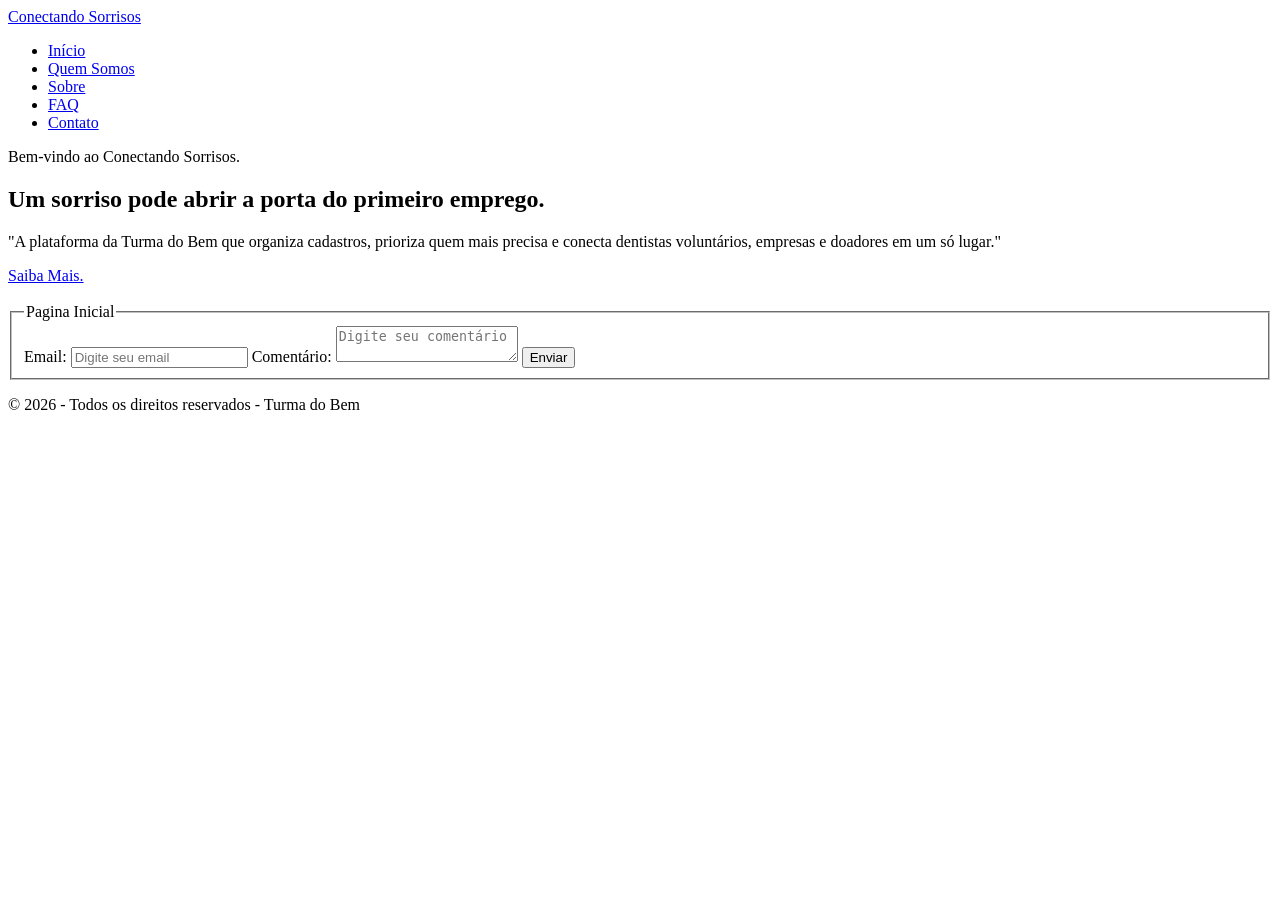
==== index.html @ 9af1d11c "feat: Atualizando Páginas" ====
<!doctype html>
<html lang="pt-br">
<head>
    <meta charset="UTF-8">
    <meta name="viewport" content="width=device-width, initial-scale=1.0">
    <title>Conectando Sorrisos</title>
</head>
<body> 
    

    <header class="cabecalho">
        <div class="container cabecalho-conteudo">
            <a class="marca" href="index.html" aria-label="Conectando Sorrisos - Página Inicial"
                >Conectando Sorrisos</a>
           
        <nav aria-label="Navegação Principal">
                <ul class="menu">
                    <li><a href="./index.html">Início</a></li>
                    <li><a href="./integrantes.html">Quem Somos</a></li>
                    <li><a href="./sobre.html">Sobre</a></li>
                    <li><a href="./faq.html">FAQ</a></li>
                    <li><a href="./contato.html">Contato</a></li>
                </ul>
            </nav>
        </div>
    </header>
 
    <main id="Inicio">
        <section class="hero" aria-labelledby="titulo-pricipal">
            <div class="container hero-conteudo">
                <p class="etiqueta">Bem-vindo ao Conectando Sorrisos.</p>
                <h1 id="titulo-pricipal">Um sorriso pode abrir a porta do primeiro emprego.</h1>
                <p class="hero-texto">
                "A plataforma da Turma do Bem que organiza cadastros, prioriza quem mais precisa e conecta dentistas voluntários, empresas e doadores em um só lugar."
                </p>
                <a class="botao" href="./Integrantes.html">Saiba Mais.</a>
            </div>
        </section>
        <article class="cartao">
            <img
            src=""
            alt=""
            width=""
            height=""
            />
        </article>  
    </main>
 
    <footer>
        <div>
            <form>
                 <fieldset>
                     <legend>Pagina Inicial</legend>
 
                     <label for="">Email:</label>
                     <input type="email" name="" id="" placeholder="Digite seu email">
 
                     <label for="">Comentário:</label>
                    <textarea
                        name="Comentario"
                        placeholder="Digite seu comentário"
                     ></textarea>
                   
                     <input type="submit" name="enviar" value="Enviar">
                </fieldset>
            </form>
        </div>
        <p>&copy; 2026 - Todos os direitos reservados - Turma do Bem</p>
    </footer>
</body>
</html>
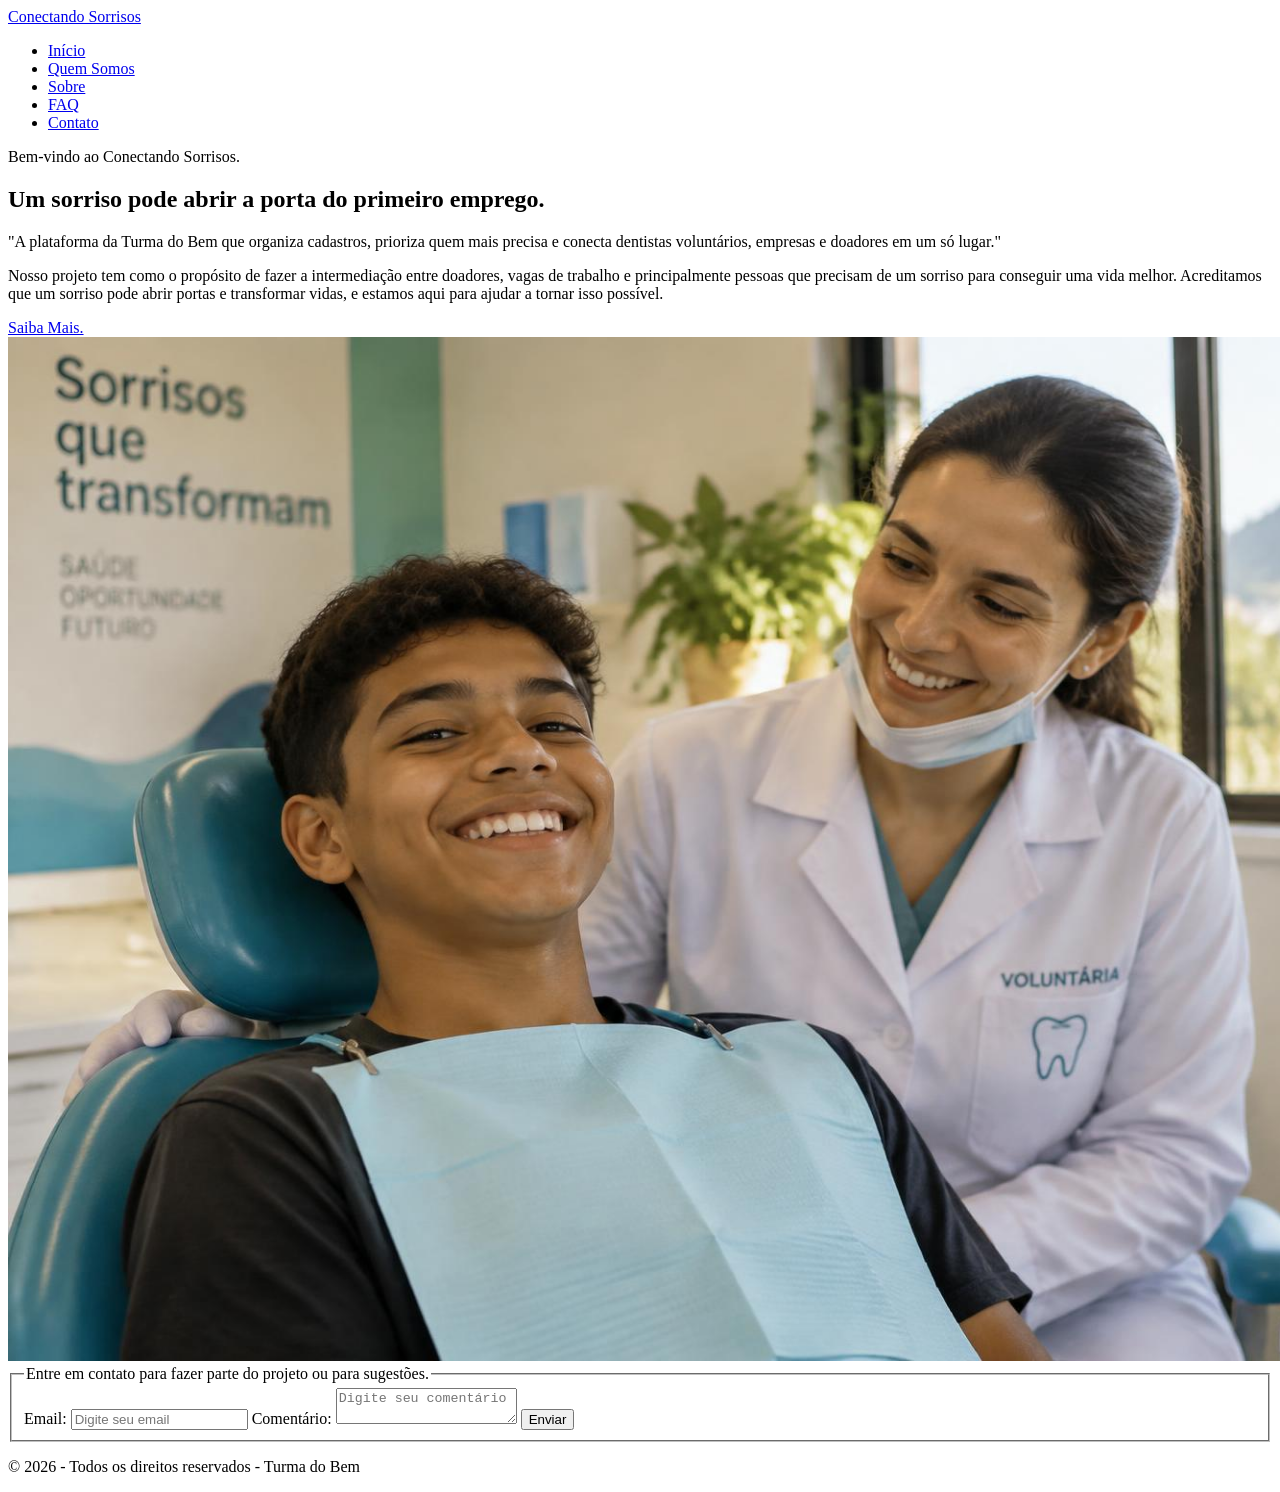
==== commit 4d6332e2: "feat: "Atualizando Paginas e adicionando imagens ao projeto."" ====
--- a/index.html
+++ b/index.html
@@ -15,11 +15,11 @@
            
         <nav aria-label="Navegação Principal">
                 <ul class="menu">
-                    <li><a href="./index.html">Início</a></li>
-                    <li><a href="./integrantes.html">Quem Somos</a></li>
-                    <li><a href="./sobre.html">Sobre</a></li>
-                    <li><a href="./faq.html">FAQ</a></li>
-                    <li><a href="./contato.html">Contato</a></li>
+                    <li><a href="paginas/index.html">Início</a></li>
+                    <li><a href="paginas/integrantes.html">Quem Somos</a></li>
+                    <li><a href="paginas/sobre.html">Sobre</a></li>
+                    <li><a href="paginas/faq.html">FAQ</a></li>
+                    <li><a href="paginas/contato.html">Contato</a></li>
                 </ul>
             </nav>
         </div>
@@ -33,16 +33,16 @@
                 <p class="hero-texto">
                 "A plataforma da Turma do Bem que organiza cadastros, prioriza quem mais precisa e conecta dentistas voluntários, empresas e doadores em um só lugar."
                 </p>
-                <a class="botao" href="./Integrantes.html">Saiba Mais.</a>
+                <p class="hero-texto">Nosso projeto tem como o propósito de fazer a intermediação entre doadores, vagas de trabalho e principalmente 
+                    pessoas que precisam de um sorriso para conseguir uma vida melhor. 
+                    Acreditamos que um sorriso pode abrir portas e transformar vidas, e estamos aqui para ajudar a tornar isso possível.
+                </p>
+                <a class="botao" href="../contato.html">Saiba Mais.</a>
             </div>
         </section>
         <article class="cartao">
-            <img
-            src=""
-            alt=""
-            width=""
-            height=""
-            />
+            <img src="img/hero-atendimento.jpg" alt="Foto de uma breve simulação gerada por IA." width="1536" height="1024" />
+        </article>  
         </article>  
     </main>
  
@@ -50,7 +50,7 @@
         <div>
             <form>
                  <fieldset>
-                     <legend>Pagina Inicial</legend>
+                     <legend>Entre em contato para fazer parte do projeto ou para sugestões.</legend>
  
                      <label for="">Email:</label>
                      <input type="email" name="" id="" placeholder="Digite seu email">
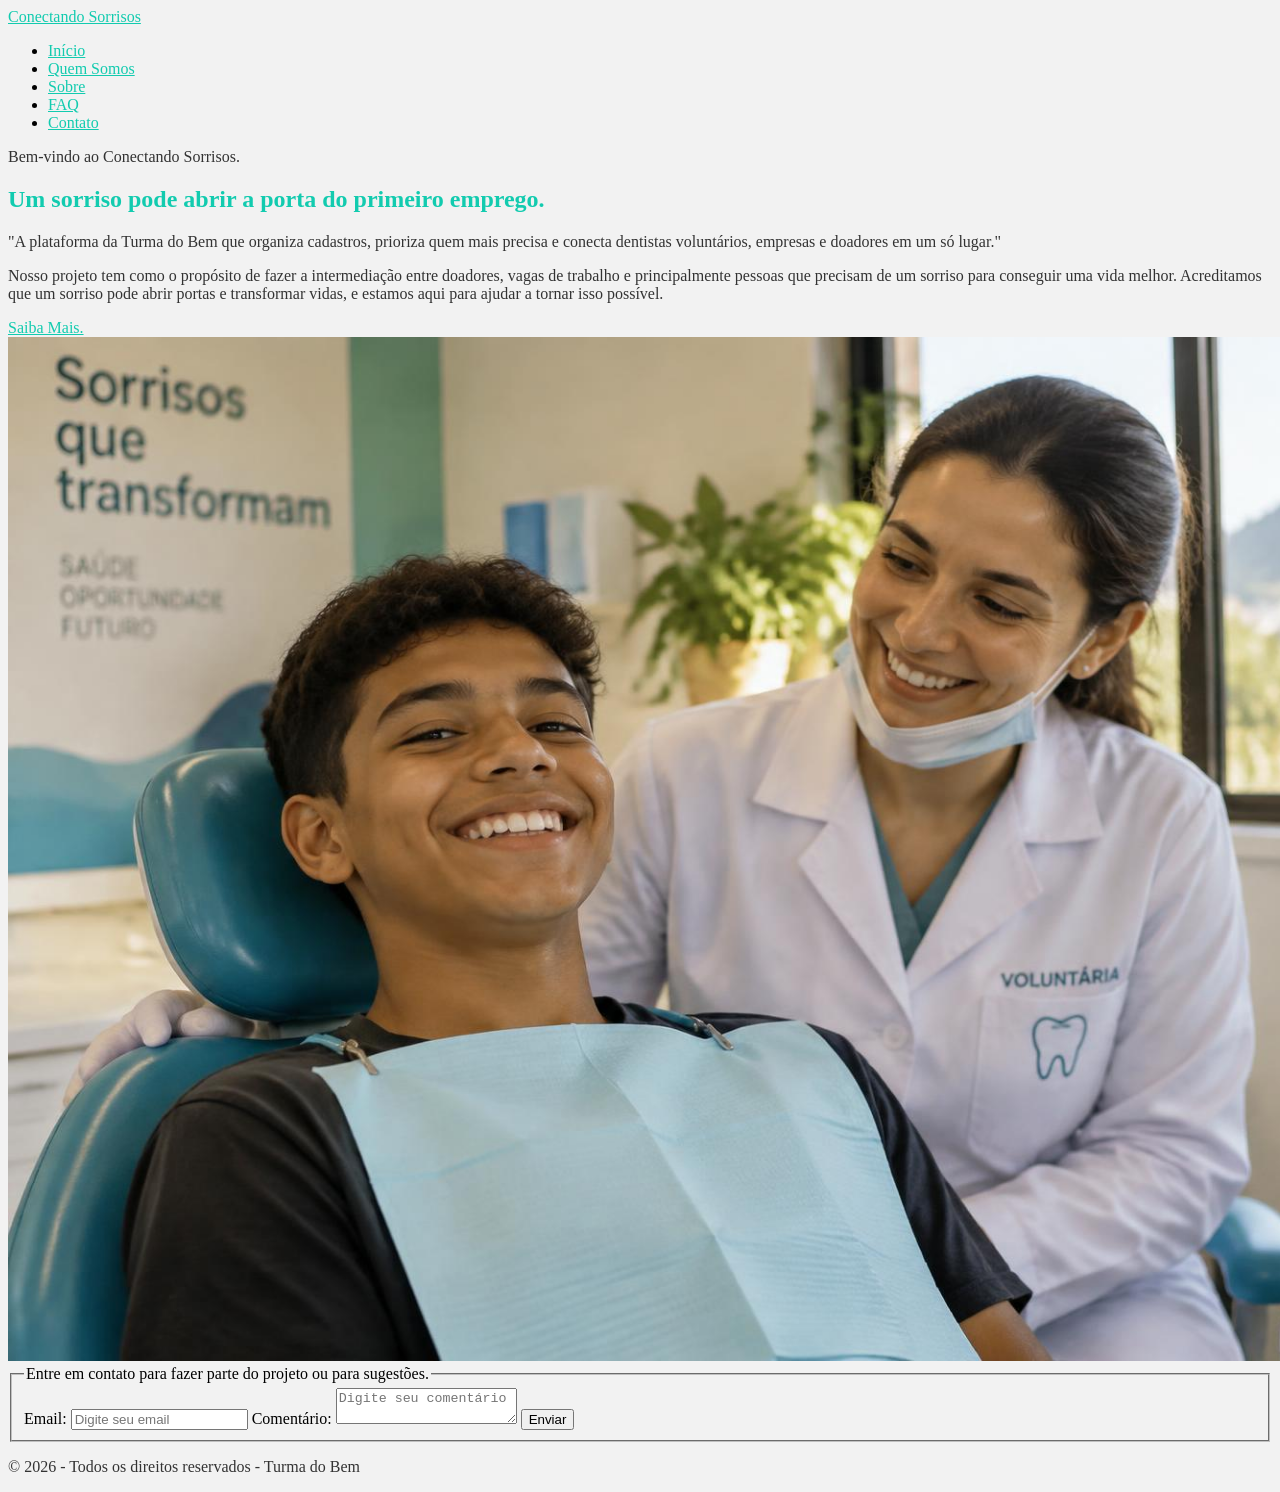
==== commit 8059795c: "feat: Edição das páginas HTML, adição de formulários e  complemento das paginas" ====
--- a/index.html
+++ b/index.html
@@ -4,6 +4,7 @@
     <meta charset="UTF-8">
     <meta name="viewport" content="width=device-width, initial-scale=1.0">
     <title>Conectando Sorrisos</title>
+    <link rel="stylesheet" href="css/style.css">
 </head>
 <body> 
     
--- a/css/style.css
+++ b/css/style.css
@@ -0,0 +1,19 @@
+body {
+    background-color: #f2f2f2;
+}
+
+h1 {
+    color: #12cbaf;
+}
+
+h2 {
+    color: #333333;
+}
+
+p {
+    color: #333333;
+}
+
+a {
+    color: #12cbaf;
+}
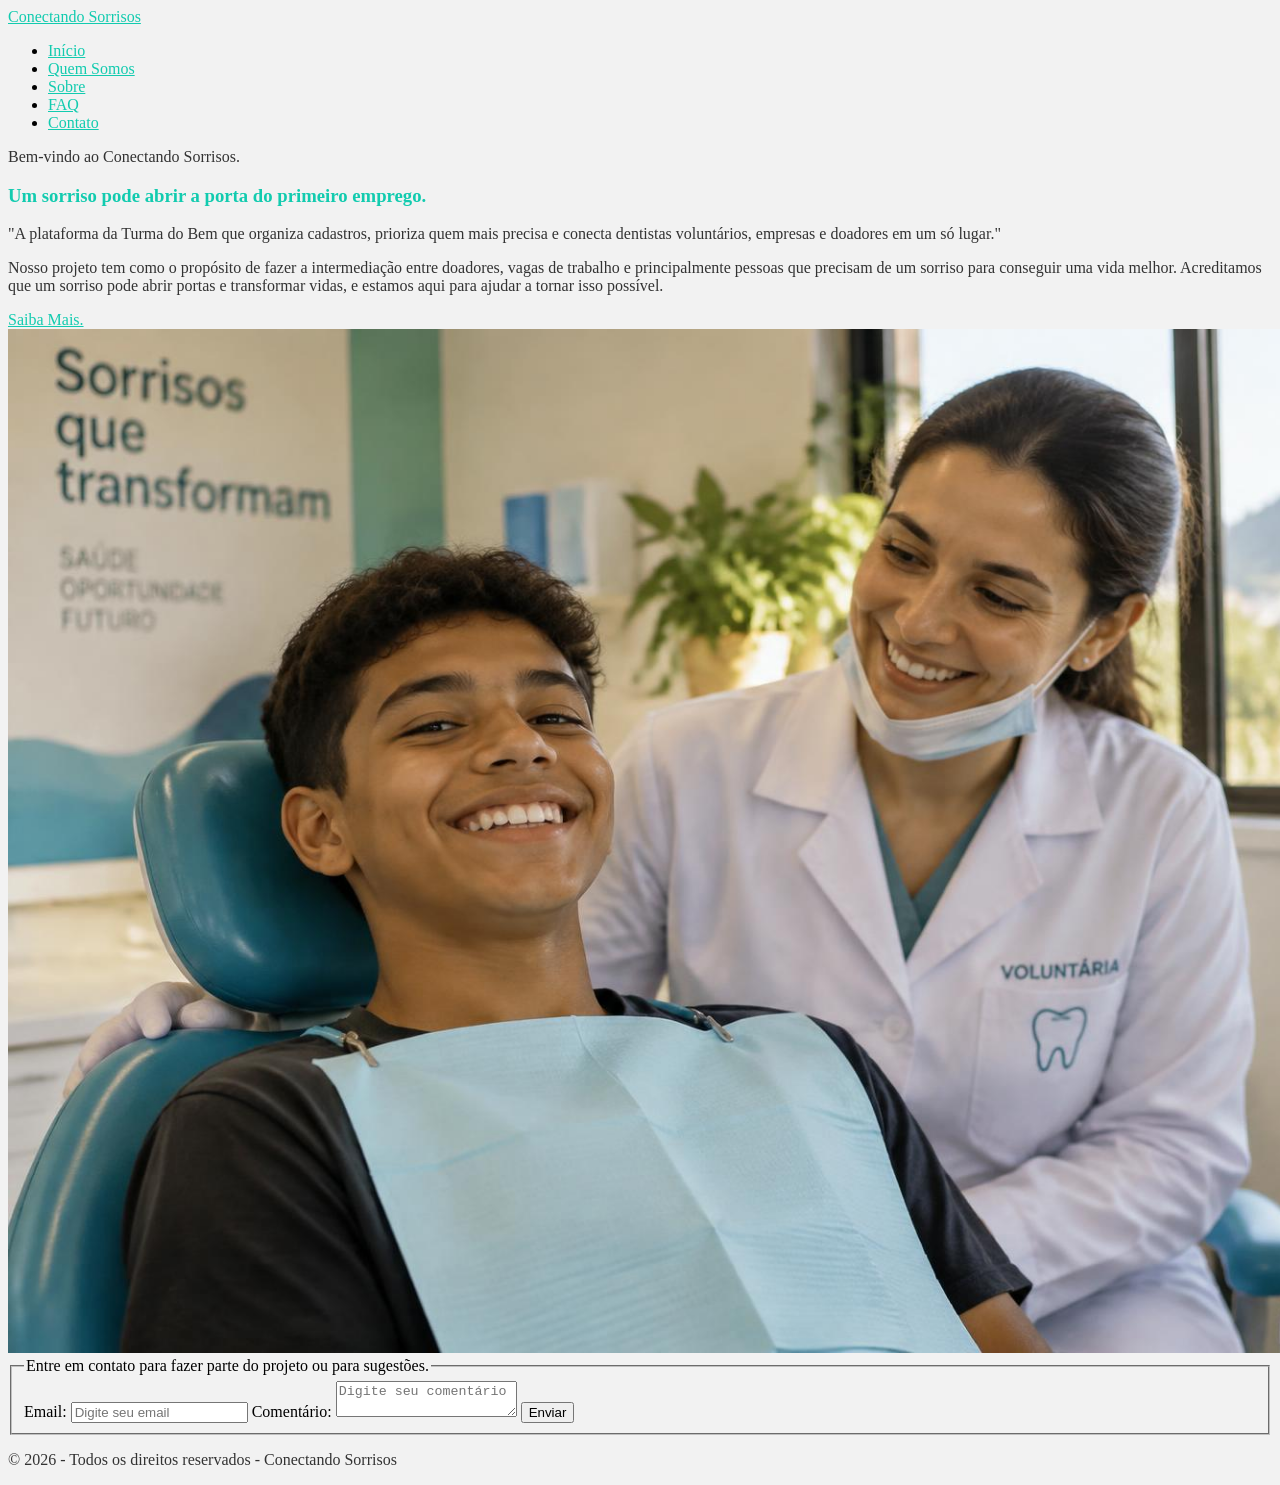
==== commit e84cda2f: "feat: Páginas" ====
--- a/index.html
+++ b/index.html
@@ -8,7 +8,7 @@
 </head>
 <body> 
     
-
+    <main>
     <header class="cabecalho">
         <div class="container cabecalho-conteudo">
             <a class="marca" href="index.html" aria-label="Conectando Sorrisos - Página Inicial"
@@ -26,7 +26,7 @@
         </div>
     </header>
  
-    <main id="Inicio">
+    <section id="Inicio">
         <section class="hero" aria-labelledby="titulo-pricipal">
             <div class="container hero-conteudo">
                 <p class="etiqueta">Bem-vindo ao Conectando Sorrisos.</p>
@@ -44,7 +44,7 @@
         <article class="cartao">
             <img src="img/hero-atendimento.jpg" alt="Foto de uma breve simulação gerada por IA." width="1536" height="1024" />
         </article>  
-        </article>  
+    </section>  
     </main>
  
     <footer>
@@ -66,7 +66,7 @@
                 </fieldset>
             </form>
         </div>
-        <p>&copy; 2026 - Todos os direitos reservados - Turma do Bem</p>
+        <p>&copy; 2026 - Todos os direitos reservados - Conectando Sorrisos</p>
     </footer>
 </body>
 </html>
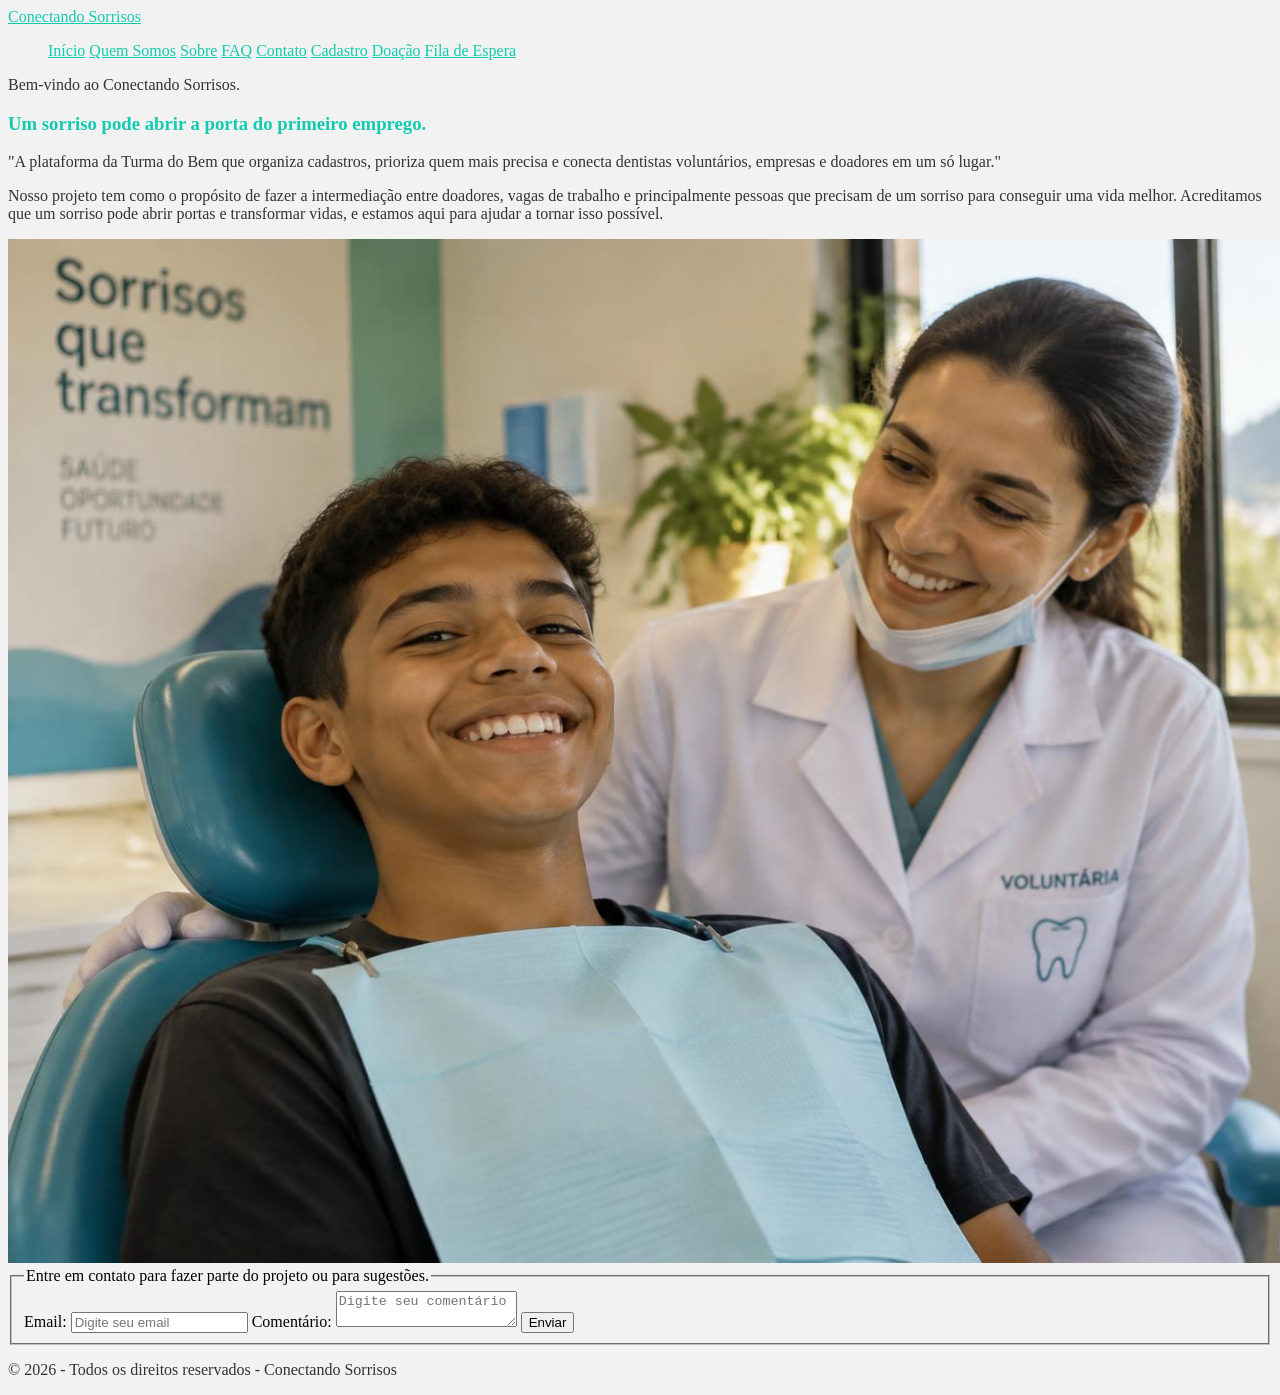
==== commit 64dd73f4: "feat: Atualizações HTML" ====
--- a/index.html
+++ b/index.html
@@ -16,11 +16,14 @@
            
         <nav aria-label="Navegação Principal">
                 <ul class="menu">
-                    <li><a href="paginas/index.html">Início</a></li>
-                    <li><a href="paginas/integrantes.html">Quem Somos</a></li>
-                    <li><a href="paginas/sobre.html">Sobre</a></li>
-                    <li><a href="paginas/faq.html">FAQ</a></li>
-                    <li><a href="paginas/contato.html">Contato</a></li>
+                    <a href="index.html">Início</a>
+                    <a href="paginas/integrantes.html">Quem Somos</a>
+                    <a href="paginas/sobre.html">Sobre</a>
+                    <a href="paginas/faq.html">FAQ</a>
+                    <a href="paginas/contato.html">Contato</a>
+                    <a href="paginas/cadastro.html">Cadastro</a>
+                    <a href="paginas/doacao.html">Doação</a>
+                    <a href="paginas/fila.html">Fila de Espera</a>
                 </ul>
             </nav>
         </div>
@@ -38,7 +41,7 @@
                     pessoas que precisam de um sorriso para conseguir uma vida melhor. 
                     Acreditamos que um sorriso pode abrir portas e transformar vidas, e estamos aqui para ajudar a tornar isso possível.
                 </p>
-                <a class="botao" href="../contato.html">Saiba Mais.</a>
+                
             </div>
         </section>
         <article class="cartao">
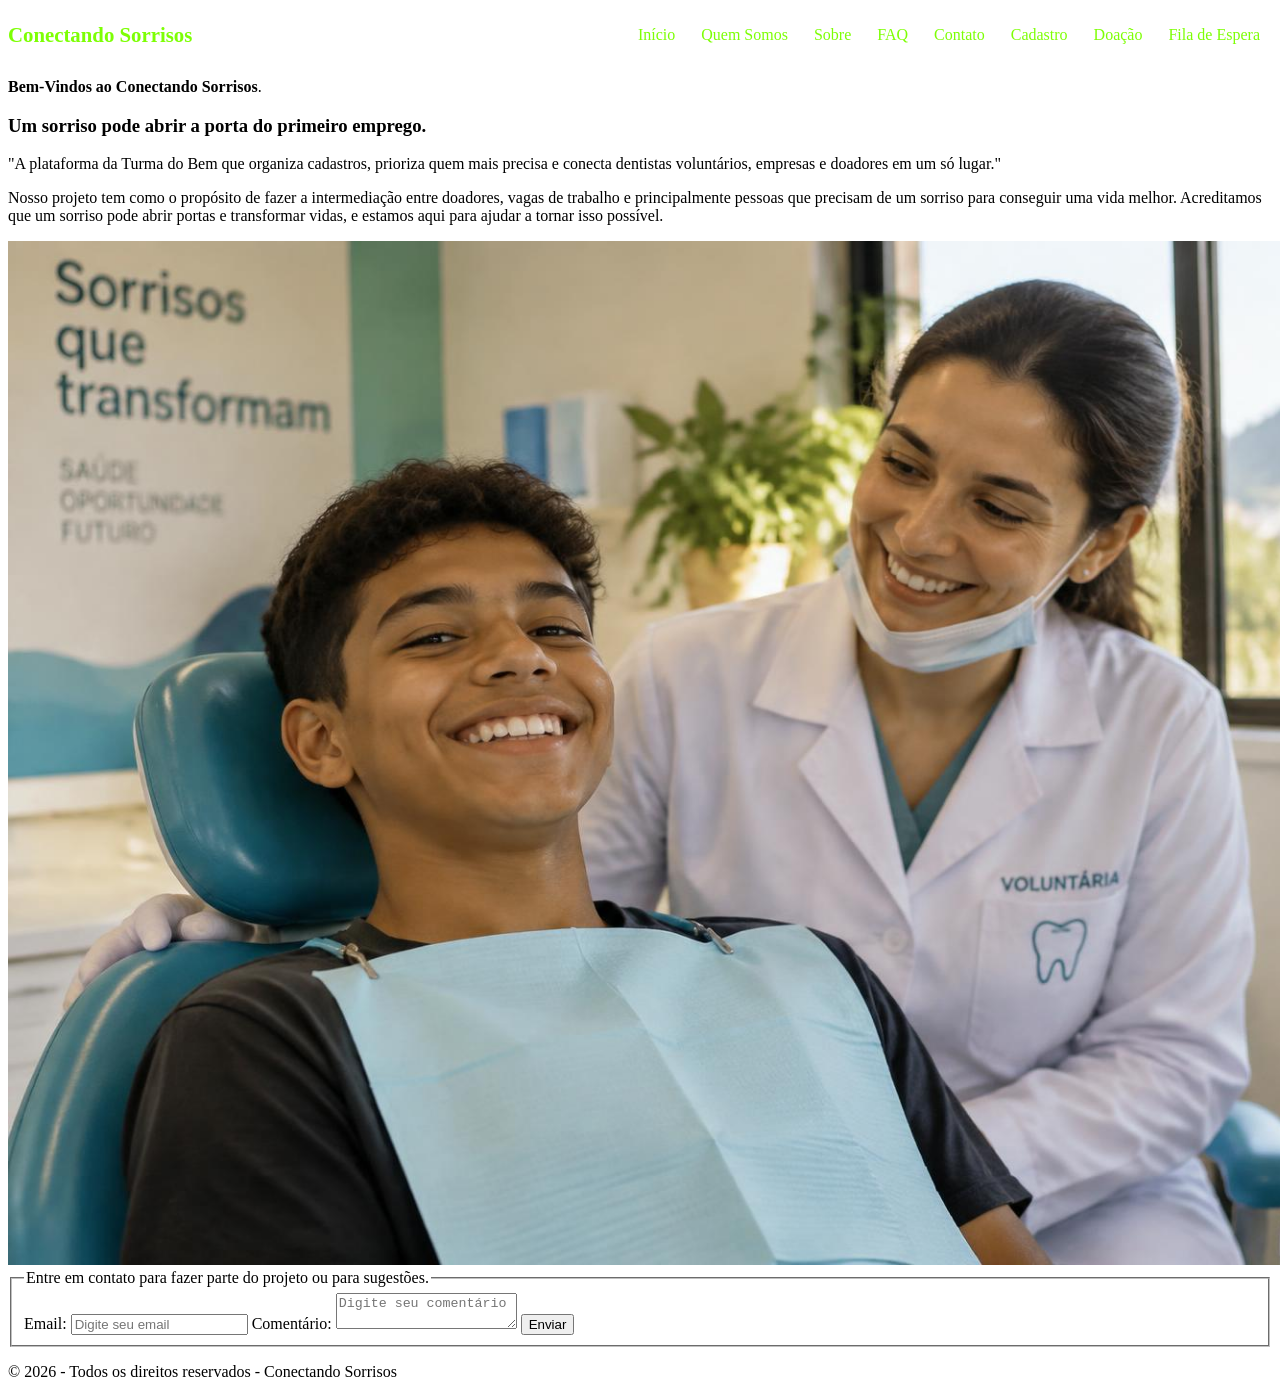
==== commit 6e413a03: "feat: Adicionando mudanças na página" ====
--- a/index.html
+++ b/index.html
@@ -5,71 +5,84 @@
     <meta name="viewport" content="width=device-width, initial-scale=1.0">
     <title>Conectando Sorrisos</title>
     <link rel="stylesheet" href="css/style.css">
+    <link rel="stylesheet" href="css/menu.css">
+
+    <script src="js/script.js" defer></script>
 </head>
-<body> 
-    
-    <main>
+<body>
+
     <header class="cabecalho">
         <div class="container cabecalho-conteudo">
-            <a class="marca" href="index.html" aria-label="Conectando Sorrisos - Página Inicial"
-                >Conectando Sorrisos</a>
-           
-        <nav aria-label="Navegação Principal">
-                <ul class="menu">
-                    <a href="index.html">Início</a>
-                    <a href="paginas/integrantes.html">Quem Somos</a>
-                    <a href="paginas/sobre.html">Sobre</a>
-                    <a href="paginas/faq.html">FAQ</a>
-                    <a href="paginas/contato.html">Contato</a>
-                    <a href="paginas/cadastro.html">Cadastro</a>
-                    <a href="paginas/doacao.html">Doação</a>
-                    <a href="paginas/fila.html">Fila de Espera</a>
+            <a class="marca" href="index.html" aria-label="Conectando Sorrisos - Página Inicial">Conectando Sorrisos</a>
+
+            <nav aria-label="Navegação Principal">
+              
+                <button id="botao-menu" class="hamburguer" type="button"
+                        aria-label="Abrir menu" aria-expanded="false" aria-controls="menu">
+                    <span></span>
+                    <span></span>
+                    <span></span>
+                </button>
+
+                <ul id="menu" class="menu">
+                    <li><a href="index.html">Início</a></li>
+                    <li><a href="paginas/integrantes.html">Quem Somos</a></li>
+                    <li><a href="paginas/sobre.html">Sobre</a></li>
+                    <li><a href="paginas/faq.html">FAQ</a></li>
+                    <li><a href="paginas/contato.html">Contato</a></li>
+                    <li><a href="paginas/cadastro.html">Cadastro</a></li>
+                    <li><a href="paginas/doacao.html">Doação</a></li>
+                    <li><a href="paginas/fila.html">Fila de Espera</a></li>
                 </ul>
             </nav>
         </div>
     </header>
- 
-    <section id="Inicio">
-        <section class="hero" aria-labelledby="titulo-pricipal">
-            <div class="container hero-conteudo">
-                <p class="etiqueta">Bem-vindo ao Conectando Sorrisos.</p>
-                <h1 id="titulo-pricipal">Um sorriso pode abrir a porta do primeiro emprego.</h1>
-                <p class="hero-texto">
-                "A plataforma da Turma do Bem que organiza cadastros, prioriza quem mais precisa e conecta dentistas voluntários, empresas e doadores em um só lugar."
-                </p>
-                <p class="hero-texto">Nosso projeto tem como o propósito de fazer a intermediação entre doadores, vagas de trabalho e principalmente 
-                    pessoas que precisam de um sorriso para conseguir uma vida melhor. 
-                    Acreditamos que um sorriso pode abrir portas e transformar vidas, e estamos aqui para ajudar a tornar isso possível.
-                </p>
-                
-            </div>
+
+    <main>
+        <section id="Inicio">
+            <section class="hero" aria-labelledby="titulo-pricipal">
+                <div class="container hero-conteudo">
+                    <p class="etiqueta"><strong>Bem-Vindos ao Conectando Sorrisos</strong>.</p>
+                    <h1 id="titulo-pricipal">Um sorriso pode abrir a porta do primeiro emprego.</h1>
+                    <p class="hero-texto">
+                        "A plataforma da Turma do Bem que organiza cadastros, prioriza quem mais precisa e conecta dentistas voluntários, empresas e doadores em um só lugar."
+                    </p>
+                    <p class="hero-texto">Nosso projeto tem como o propósito de fazer a intermediação entre doadores, vagas de trabalho e principalmente
+                        pessoas que precisam de um sorriso para conseguir uma vida melhor.
+                        Acreditamos que um sorriso pode abrir portas e transformar vidas, e estamos aqui para ajudar a tornar isso possível.
+                    </p>
+                </div>
+            </section>
+
+            <article class="cartao">
+                <img src="img/hero-atendimento.jpg" alt="Foto de uma breve simulação gerada por IA." width="1536" height="1024" />
+            </article>
         </section>
-        <article class="cartao">
-            <img src="img/hero-atendimento.jpg" alt="Foto de uma breve simulação gerada por IA." width="1536" height="1024" />
-        </article>  
-    </section>  
     </main>
- 
+
     <footer>
         <div>
             <form>
-                 <fieldset>
-                     <legend>Entre em contato para fazer parte do projeto ou para sugestões.</legend>
- 
-                     <label for="">Email:</label>
-                     <input type="email" name="" id="" placeholder="Digite seu email">
- 
-                     <label for="">Comentário:</label>
+                <fieldset>
+                    <legend>Entre em contato para fazer parte do projeto ou para sugestões.</legend>
+
+                    <label for="email">Email:</label>
+                    <input type="email" name="email" id="email" placeholder="Digite seu email">
+
+                    <label for="comentario">Comentário:</label>
                     <textarea
-                        name="Comentario"
+                        name="comentario"
+                        id="comentario"
                         placeholder="Digite seu comentário"
-                     ></textarea>
-                   
-                     <input type="submit" name="enviar" value="Enviar">
+                    ></textarea>
+
+                    <input type="submit" name="enviar" value="Enviar">
                 </fieldset>
             </form>
         </div>
         <p>&copy; 2026 - Todos os direitos reservados - Conectando Sorrisos</p>
     </footer>
+
+
 </body>
 </html>
--- a/css/style.css
+++ b/css/style.css
@@ -1,19 +1,135 @@
-body {
-    background-color: #f2f2f2;
+* {
+  --menu-fundo: #ffffff;
+  --menu-texto: #7dff04;
 }
 
-h1 {
-    color: #12cbaf;
+html {
+    font-size: 16px;
+    --cor-fundo: #f4f7fb;
+    --cor-superficie: #ffffff;
+    --cor-texto: #7dff04;;
+    --cor-primaria: #7dff04;;
+    --cor-primaria-escura: #000000;
+    --cor-borda: #d8e2ee;
+    --cor-erro: #ec1405;
+    --cor-sucesso: #026c1f;
 }
 
-h2 {
-    color: #333333;
+/* ---------- CABEÇALHO ---------- */
+.header {
+  position: sticky;
+  top: 0;
+  z-index: 100;
+  background-color: var(--menu-fundo);
 }
 
-p {
-    color: #333333;
+.cabecalho-conteudo {
+  display: flex;
+  align-items: center;
+  justify-content: space-between;
+  flex-wrap: wrap;
 }
 
-a {
-    color: #12cbaf;
+.marca {
+  color: var(--menu-texto);
+  font-size: 1.3rem;
+  font-weight: bold;
+  text-decoration: none;
+  padding: 15px 0;
+}
+
+/* ---------- MENU NO COMPUTADOR ---------- */
+.menu {
+  list-style: none;
+  margin: 0;
+  padding: 0;
+  display: flex;
+  flex-wrap: wrap;
+  gap: 2px;
+}
+
+.menu a {
+  display: block;
+  padding: 18px 12px;
+  color: var(--menu-texto);
+  text-decoration: none;
+  transition: background-color 0.3s, color 0.3s;
+}
+
+.menu a:hover,
+.menu a:focus-visible {
+  background-color: var(--menu-destaque);
+  color: #222;
+  outline: none;
+}
+
+/* ESCONDENDO BOTÃO NO COMPUTADOR  */
+.hamburguer {
+  display: none;
+}
+
+/* ---------- RESPOSIVIDADE ---------- */
+@media (max-width: 900px) {
+
+  .hamburguer {
+    display: flex;
+    flex-direction: column;
+    gap: 5px;
+    background: none;
+    border: none;
+    padding: 12px 8px;
+    cursor: pointer;
+  }
+
+  .hamburguer span {
+    display: block;
+    width: 28px;
+    height: 3px;
+    background-color: var(--menu-texto);
+    border-radius: 2px;
+    transition: transform 0.3s, opacity 0.3s;
+  }
+
+  
+  .hamburguer.ativo span:nth-child(1) {
+    transform: translateY(8px) rotate(45deg);
+  }
+
+  .hamburguer.ativo span:nth-child(2) {
+    opacity: 0;
+  }
+
+  .hamburguer.ativo span:nth-child(3) {
+    transform: translateY(-8px) rotate(-45deg);
+  }
+
+  .hamburguer:focus-visible {
+    outline: 3px solid var(--menu-destaque);
+    outline-offset: 2px;
+  }
+
+  .cabecalho nav {
+    display: contents;
+  }
+
+  .hamburguer {
+    order: 2;
+  }
+
+  .menu {
+    order: 3;
+    width: 100%;
+    display: none;
+    flex-direction: column;
+    gap: 0;
+    border-top: 1px solid rgba(255, 255, 255, 0.25);
+  }
+
+  .menu.aberto {
+    display: flex;
+  }
+
+  .menu a {
+    padding: 14px 8px;
+  }
 }
--- a/css/menu.css
+++ b/css/menu.css
@@ -0,0 +1,129 @@
+:root {
+  --menu-fundo: #060606;
+  --menu-texto: #ffffff;
+  --menu-destaque: #8cff00;;
+}
+
+html {
+  scroll-padding-top: 70px;
+}
+
+.cabecalho {
+  position: sticky;
+  top: 0;
+  z-index: 100;
+  background-color: var(--menu-fundo);
+}
+
+.cabecalho-conteudo {
+  display: flex;
+  align-items: center;
+  justify-content: space-between;
+  flex-wrap: wrap;
+}
+
+.marca {
+  color: var(--menu-texto);
+  font-size: 1.3rem;
+  font-weight: bold;
+  text-decoration: none;
+  padding: 15px 0;
+}
+
+.menu {
+  list-style: none;
+  margin: 0;
+  padding: 0;
+  display: flex;
+  flex-wrap: wrap;
+  gap: 2px;
+}
+
+.menu a {
+  display: block;
+  padding: 18px 12px;
+  color: var(--menu-texto);
+  text-decoration: none;
+  transition: background-color 0.3s, color 0.3s;
+}
+
+.menu a:hover,
+.menu a:focus-visible {
+  background-color: var(--menu-destaque);
+  color: #222;
+  outline: none;
+}
+
+.hamburguer {
+  display: none;
+}
+
+@media (max-width: 900px) {
+
+  .hamburguer {
+    display: flex;
+    flex-direction: column;
+    gap: 5px;
+    background: none;
+    border: none;
+    padding: 12px 8px;
+    cursor: pointer;
+  }
+
+  .hamburguer span {
+    display: block;
+    width: 28px;
+    height: 3px;
+    background-color: var(--menu-texto);
+    border-radius: 2px;
+    transition: transform 0.3s, opacity 0.3s;
+  }
+
+  .hamburguer.ativo span:nth-child(1) {
+    transform: translateY(8px) rotate(45deg);
+  }
+
+  .hamburguer.ativo span:nth-child(2) {
+    opacity: 0;
+  }
+
+  .hamburguer.ativo span:nth-child(3) {
+    transform: translateY(-8px) rotate(-45deg);
+  }
+
+  .hamburguer:focus-visible {
+    outline: 3px solid var(--menu-destaque);
+    outline-offset: 2px;
+  }
+
+  .cabecalho nav {
+    display: contents;
+  }
+
+  .hamburguer {
+    order: 2;
+  }
+
+  .menu {
+    order: 3;
+    width: 100%;
+    display: none;
+    flex-direction: column;
+    gap: 0;
+    border-top: 1px solid rgba(255, 255, 255, 0.25);
+  }
+
+  .menu.aberto {
+    display: flex;
+  }
+
+  .menu a {
+    padding: 14px 8px;
+  }
+}
+
+/* Destaque da página atual */
+.menu a[aria-current="page"] {
+  background-color: var(--menu-destaque);
+  color: #222;
+}
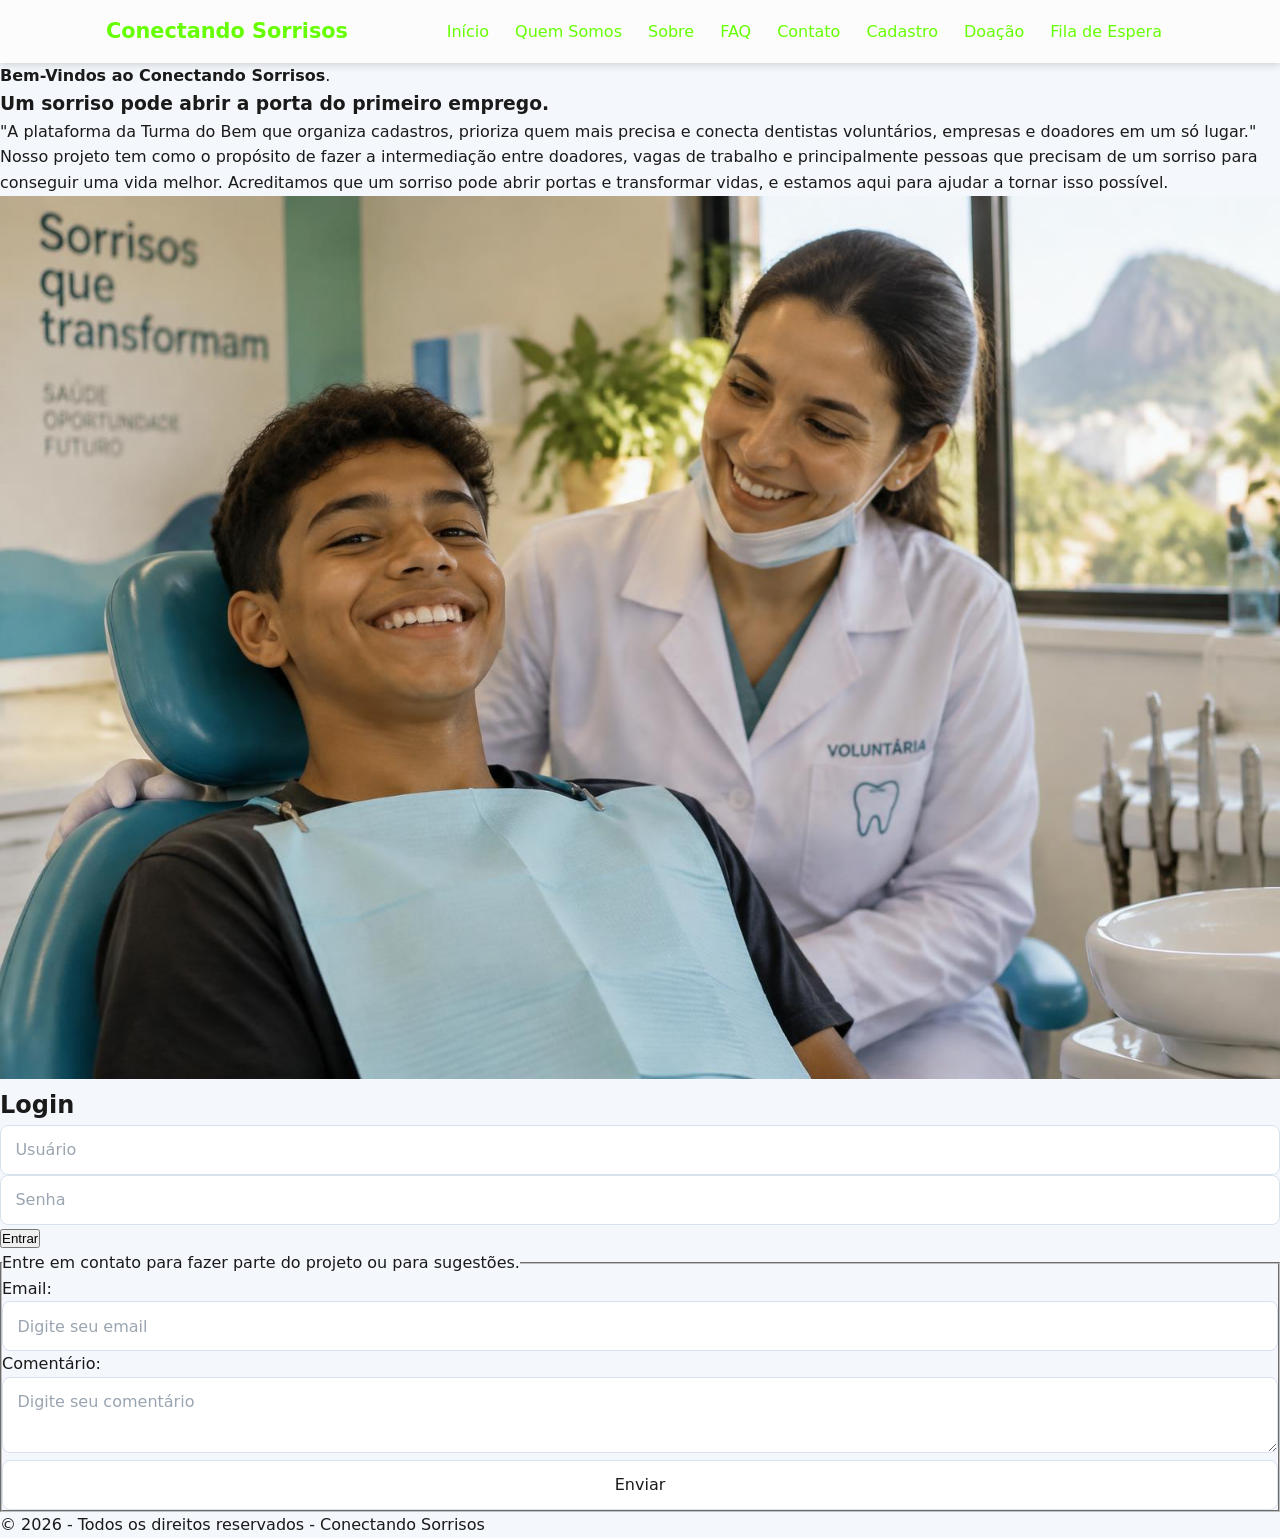
==== commit 1ca6508a: "feat: Atualizações do projeto" ====
--- a/index.html
+++ b/index.html
@@ -55,10 +55,26 @@
             </section>
 
             <article class="cartao">
-                <img src="img/hero-atendimento.jpg" alt="Foto de uma breve simulação gerada por IA." width="1536" height="1024" />
+                <img src="img/hero-atendimento.jpg" alt="Um menino jovem sentado em uma cadeira odontológica azul, sorrindo amplamente enquanto uma dentista feminina de jaleco branco e máscara facial fica ao lado dele, sorrindo de volta. Eles estão em um consultório odontológico iluminado com uma grande janela, plantas, ferramentas dentárias e uma pia ao fundo. Na parede há texto grande em letras brancas que diz Sorrisos que transformam, Saúde, oportunidade, futuro, e no jaleco da dentista aparece a palavra VOLUNTÁRIA. A imagem transmite acolhimento, confiança e esperança." width="100%" height="100%" />
             </article>
         </section>
     </main>
+
+
+    <footer>
+        <div class="caixa-login">
+            <h2>Login</h2>
+
+            <input type="text" id="usuario" placeholder="Usuário">
+            <input type="password" id="senha" placeholder="Senha">
+
+            <button onclick="fazerLogin()">Entrar</button>
+
+            <p id="mensagem"></p>
+        </div>
+    </footer>
+        
+
 
     <footer>
         <div>
--- a/css/style.css
+++ b/css/style.css
@@ -1,26 +1,55 @@
 * {
-  --menu-fundo: #ffffff;
+  box-sizing: border-box;
+  margin: 0;
+  padding: 0;
+}
+
+
+:root {
+  /* CORES DE BASE */
+  --cor-fundo: #f4f7fb;
+  --cor-superficie: #ffffff;
+  --cor-texto: #1a1a1a;
+  --cor-texto-suave: #4a5568;
+  --cor-borda: #d8e2ee;
+
+  /* IDENTIDADE VISUAL */
+  --cor-primaria: #7dff04;
+  --cor-primaria-escura: #2e7d00;
+
+  /* CORES DE ERROS E SUCESSOS*/
+  --cor-erro: #ec1405;
+  --cor-sucesso: #026c1f;
+
+  /* MENU */
+  --menu-fundo: #fbf8f8;
   --menu-texto: #7dff04;
+
+  /* ESPAÇAMENTO */             
+  --espaco-s: 0.5rem;
+  --espaco-m: 1rem;
+  --espaco-g: 2rem;
 }
 
 html {
-    font-size: 16px;
-    --cor-fundo: #f4f7fb;
-    --cor-superficie: #ffffff;
-    --cor-texto: #7dff04;;
-    --cor-primaria: #7dff04;;
-    --cor-primaria-escura: #000000;
-    --cor-borda: #d8e2ee;
-    --cor-erro: #ec1405;
-    --cor-sucesso: #026c1f;
-}
-
-/* ---------- CABEÇALHO ---------- */
-.header {
+  font-size: 100%;
+  scroll-behavior: smooth;
+}
+
+body {
+  font-family: system-ui, -apple-system, "Segoe UI", Roboto, sans-serif;
+  line-height: 1.6;
+  color: var(--cor-texto);
+  background-color: var(--cor-fundo);
+}
+
+
+header {
   position: sticky;
   top: 0;
   z-index: 100;
   background-color: var(--menu-fundo);
+  box-shadow: 0 2px 8px rgba(0, 0, 0, 0.15);
 }
 
 .cabecalho-conteudo {
@@ -28,6 +57,10 @@
   align-items: center;
   justify-content: space-between;
   flex-wrap: wrap;
+  gap: var(--espaco-m);
+  max-width: 1100px;
+  margin: 0 auto;
+  padding: 0 var(--espaco-m);
 }
 
 .marca {
@@ -38,98 +71,209 @@
   padding: 15px 0;
 }
 
-/* ---------- MENU NO COMPUTADOR ---------- */
-.menu {
+/* LINKS DO MENU */
+nav ul {
+  display: flex;
+  gap: var(--espaco-m);
   list-style: none;
-  margin: 0;
-  padding: 0;
-  display: flex;
-  flex-wrap: wrap;
-  gap: 2px;
-}
-
-.menu a {
-  display: block;
-  padding: 18px 12px;
+}
+
+nav a {
   color: var(--menu-texto);
   text-decoration: none;
-  transition: background-color 0.3s, color 0.3s;
-}
-
-.menu a:hover,
-.menu a:focus-visible {
-  background-color: var(--menu-destaque);
-  color: #222;
+  padding: var(--espaco-s) var(--espaco-m);
+  border-radius: 6px;
+  transition: background-color 0.2s, color 0.2s;
+}
+
+nav a:hover,
+nav a:focus-visible {
+  background-color: var(--menu-texto);
+  color: var(--menu-fundo);
+}
+
+.card,
+.integrante {
+  background-color: #ffffff;
+  border: 1px solid #7dff04;;
+  border-radius: 8px;
+  padding: 1.25em;
+  margin-bottom: 1.5rem;
+}
+
+.card img {
+  height: 240px;
+  object-fit:cover
+}
+
+.integrante {
+  text-align: center;
+}
+
+.integrante img {
+  width: 150px;
+  height: 150px;
+  object-fit: cover;
+  border-radius: 50%;
+  margin: 0 auto 1rem;
+}
+
+/* FORMULÁRIO */
+.formulario {
+  max-width: 600px;
+  margin: var(--espaco-g) auto;
+  padding: var(--espaco-g);
+  background-color: var(--cor-superficie);
+  border: 1px solid var(--cor-borda);
+  border-radius: 12px;
+  box-shadow: 0 4px 12px rgba(0, 0, 0, 0.06);
+}
+
+.campo {
+  margin-bottom: var(--espaco-m);
+}
+
+.campo label {
+  display: block;
+  margin-bottom: 0.35rem;
+  font-weight: 600;
+  color: var(--cor-texto);
+}
+
+input,
+select,
+textarea {
+  width: 100%;
+  padding: 0.7rem 0.9rem;
+  font: inherit;
+  color: var(--cor-texto);
+  background-color: #fff;
+  border: 1px solid var(--cor-borda);
+  border-radius: 8px;
+  transition: border-color 0.2s, box-shadow 0.2s;
+}
+
+textarea {
+  resize: vertical;
+}
+
+input::placeholder,
+textarea::placeholder {
+  color: #9aa5b1;
+}
+
+input:focus,
+select:focus,
+textarea:focus {
   outline: none;
-}
-
-/* ESCONDENDO BOTÃO NO COMPUTADOR  */
-.hamburguer {
-  display: none;
-}
-
-/* ---------- RESPOSIVIDADE ---------- */
-@media (max-width: 900px) {
-
-  .hamburguer {
-    display: flex;
+  border-color: var(--cor-primaria-escura);
+  box-shadow: 0 0 0 3px rgba(125, 255, 4, 0.35);
+}
+
+input:user-invalid,
+textarea:user-invalid {
+  border-color: var(--cor-erro);
+}
+
+input:user-valid,
+textarea:user-valid {
+  border-color: var(--cor-sucesso);
+}
+
+input[type="checkbox"],
+input[type="radio"] {
+  width: auto;
+  margin-right: 0.4rem;
+  accent-color: var(--cor-primaria-escura);
+}
+
+.botao {
+  display: inline-block;
+  padding: 0.75rem 1.5rem;
+  font: inherit;
+  font-weight: 700;
+  color: #111;
+  background-color: var(--cor-primaria);
+  border: none;
+  border-radius: 8px;
+  cursor: pointer;
+  transition: background-color 0.2s, transform 0.1s;
+}
+
+.botao:hover {
+  background-color: #6be600;
+}
+
+.botao:active {
+  transform: translateY(1px);
+}
+
+.botao:focus-visible {
+  outline: 3px solid #111;
+  outline-offset: 2px;
+}
+
+.tabela-wrapper {
+  max-width: 100%;
+  overflow-x: auto; /* rolagem lateral no celular */
+  margin: var(--espaco-g) 0;
+  border: 1px solid var(--cor-borda);
+  border-radius: 12px;
+  background-color: var(--cor-superficie);
+}
+
+.tabela {
+  width: 100%;
+  border-collapse: collapse;
+  min-width: 480px;
+}
+
+.tabela caption {
+  padding: var(--espaco-m);
+  font-weight: 700;
+  text-align: left;
+}
+
+.tabela th,
+.tabela td {
+  padding: 0.8rem 1rem;
+  text-align: left;
+  border-bottom: 1px solid var(--cor-borda);
+}
+
+.tabela thead th {
+  background-color: var(--menu-fundo);
+  color: var(--menu-texto);
+  font-weight: 600;
+  white-space: nowrap;
+}
+
+.tabela tbody tr:nth-child(even) {
+  background-color: #f8fafc;
+}
+
+.tabela tbody tr:hover {
+  background-color: rgba(125, 255, 4, 0.15);
+}
+
+.tabela tbody tr:last-child td {
+  border-bottom: none;
+}
+
+.tabela .numero {
+  text-align: right;
+  font-variant-numeric: tabular-nums;
+}
+
+
+/* RESONSIVIDADE */
+@media (max-width: 600px) {
+  .cabecalho-conteudo {
     flex-direction: column;
-    gap: 5px;
-    background: none;
-    border: none;
-    padding: 12px 8px;
-    cursor: pointer;
+    align-items: flex-start;
   }
 
-  .hamburguer span {
-    display: block;
-    width: 28px;
-    height: 3px;
-    background-color: var(--menu-texto);
-    border-radius: 2px;
-    transition: transform 0.3s, opacity 0.3s;
-  }
-
-  
-  .hamburguer.ativo span:nth-child(1) {
-    transform: translateY(8px) rotate(45deg);
-  }
-
-  .hamburguer.ativo span:nth-child(2) {
-    opacity: 0;
-  }
-
-  .hamburguer.ativo span:nth-child(3) {
-    transform: translateY(-8px) rotate(-45deg);
-  }
-
-  .hamburguer:focus-visible {
-    outline: 3px solid var(--menu-destaque);
-    outline-offset: 2px;
-  }
-
-  .cabecalho nav {
-    display: contents;
-  }
-
-  .hamburguer {
-    order: 2;
-  }
-
-  .menu {
-    order: 3;
-    width: 100%;
-    display: none;
-    flex-direction: column;
-    gap: 0;
-    border-top: 1px solid rgba(255, 255, 255, 0.25);
-  }
-
-  .menu.aberto {
-    display: flex;
-  }
-
-  .menu a {
-    padding: 14px 8px;
+  nav ul {
+    flex-wrap: wrap;
   }
 }
--- a/css/menu.css
+++ b/css/menu.css
@@ -1,6 +1,7 @@
+
 :root {
-  --menu-fundo: #060606;
-  --menu-texto: #ffffff;
+  --menu-fundo: #fdfcfc;
+  --menu-texto: #66ff01;
   --menu-destaque: #8cff00;;
 }
 
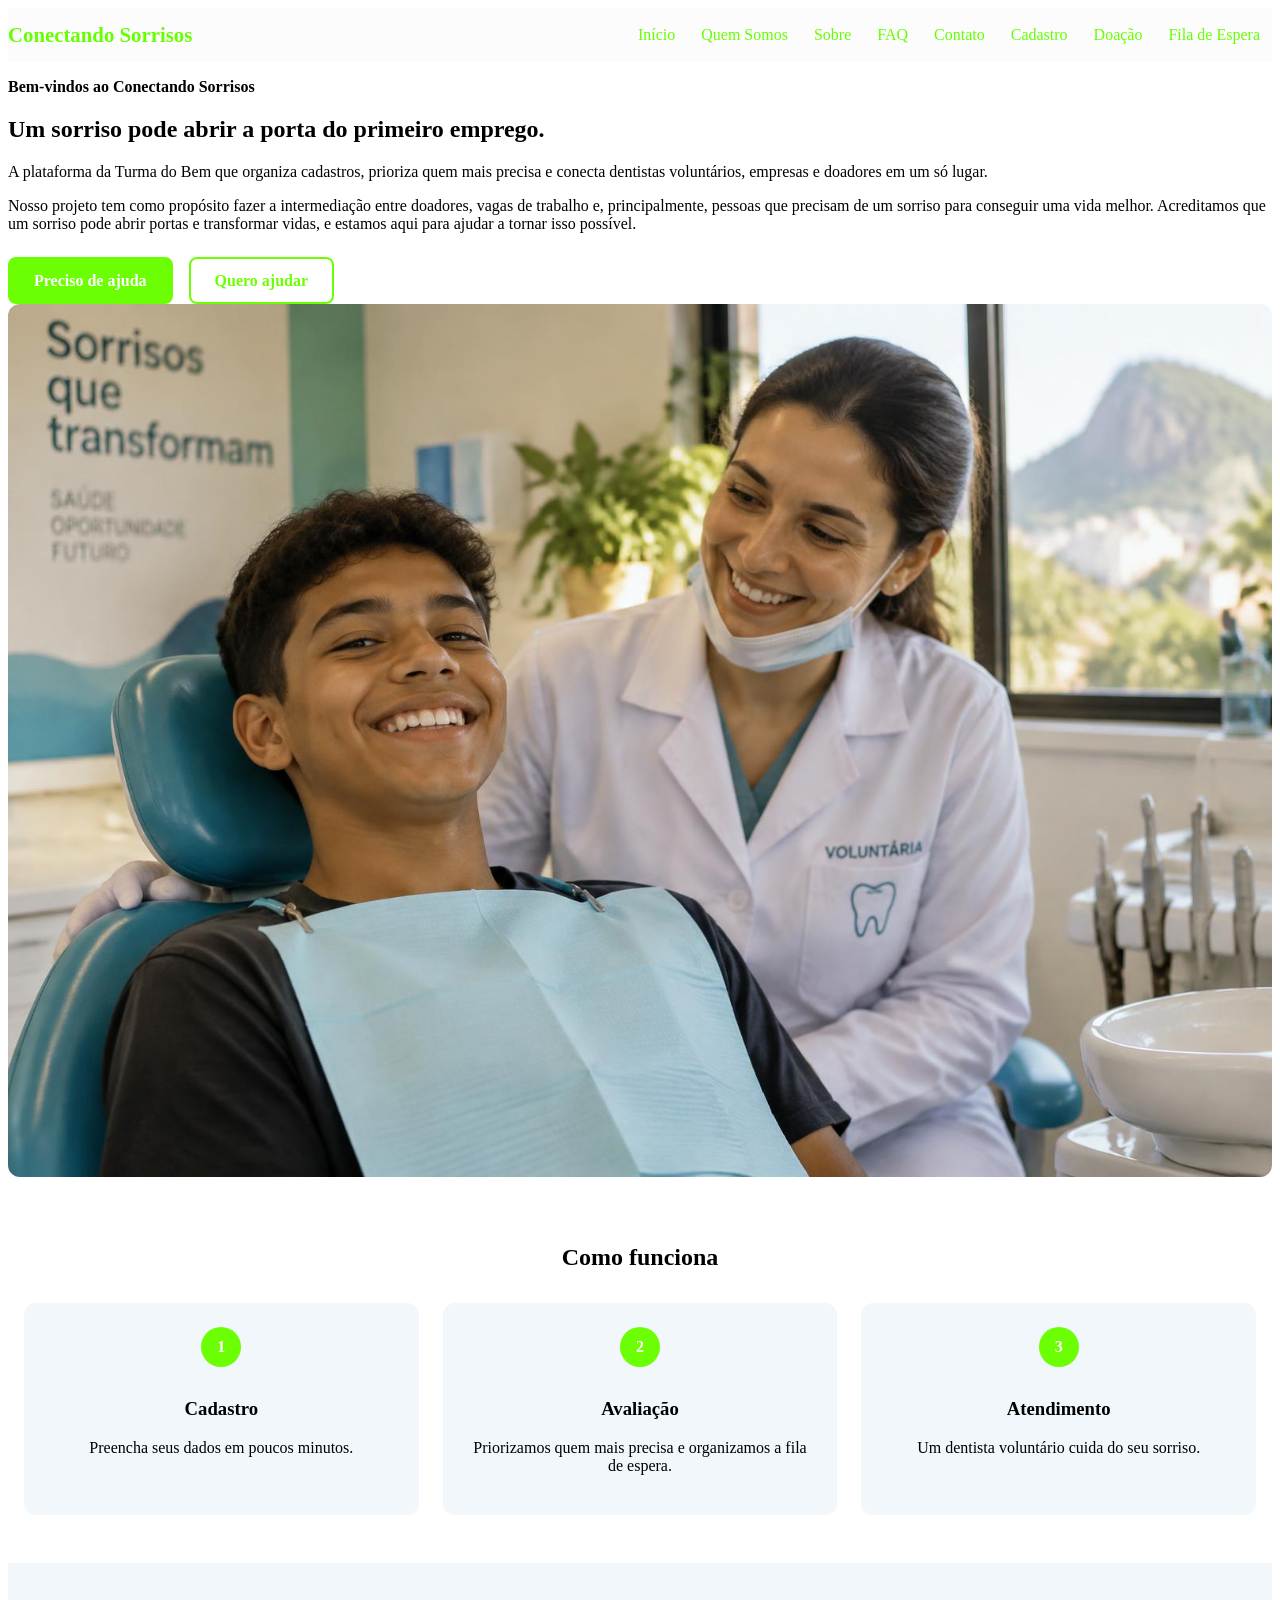
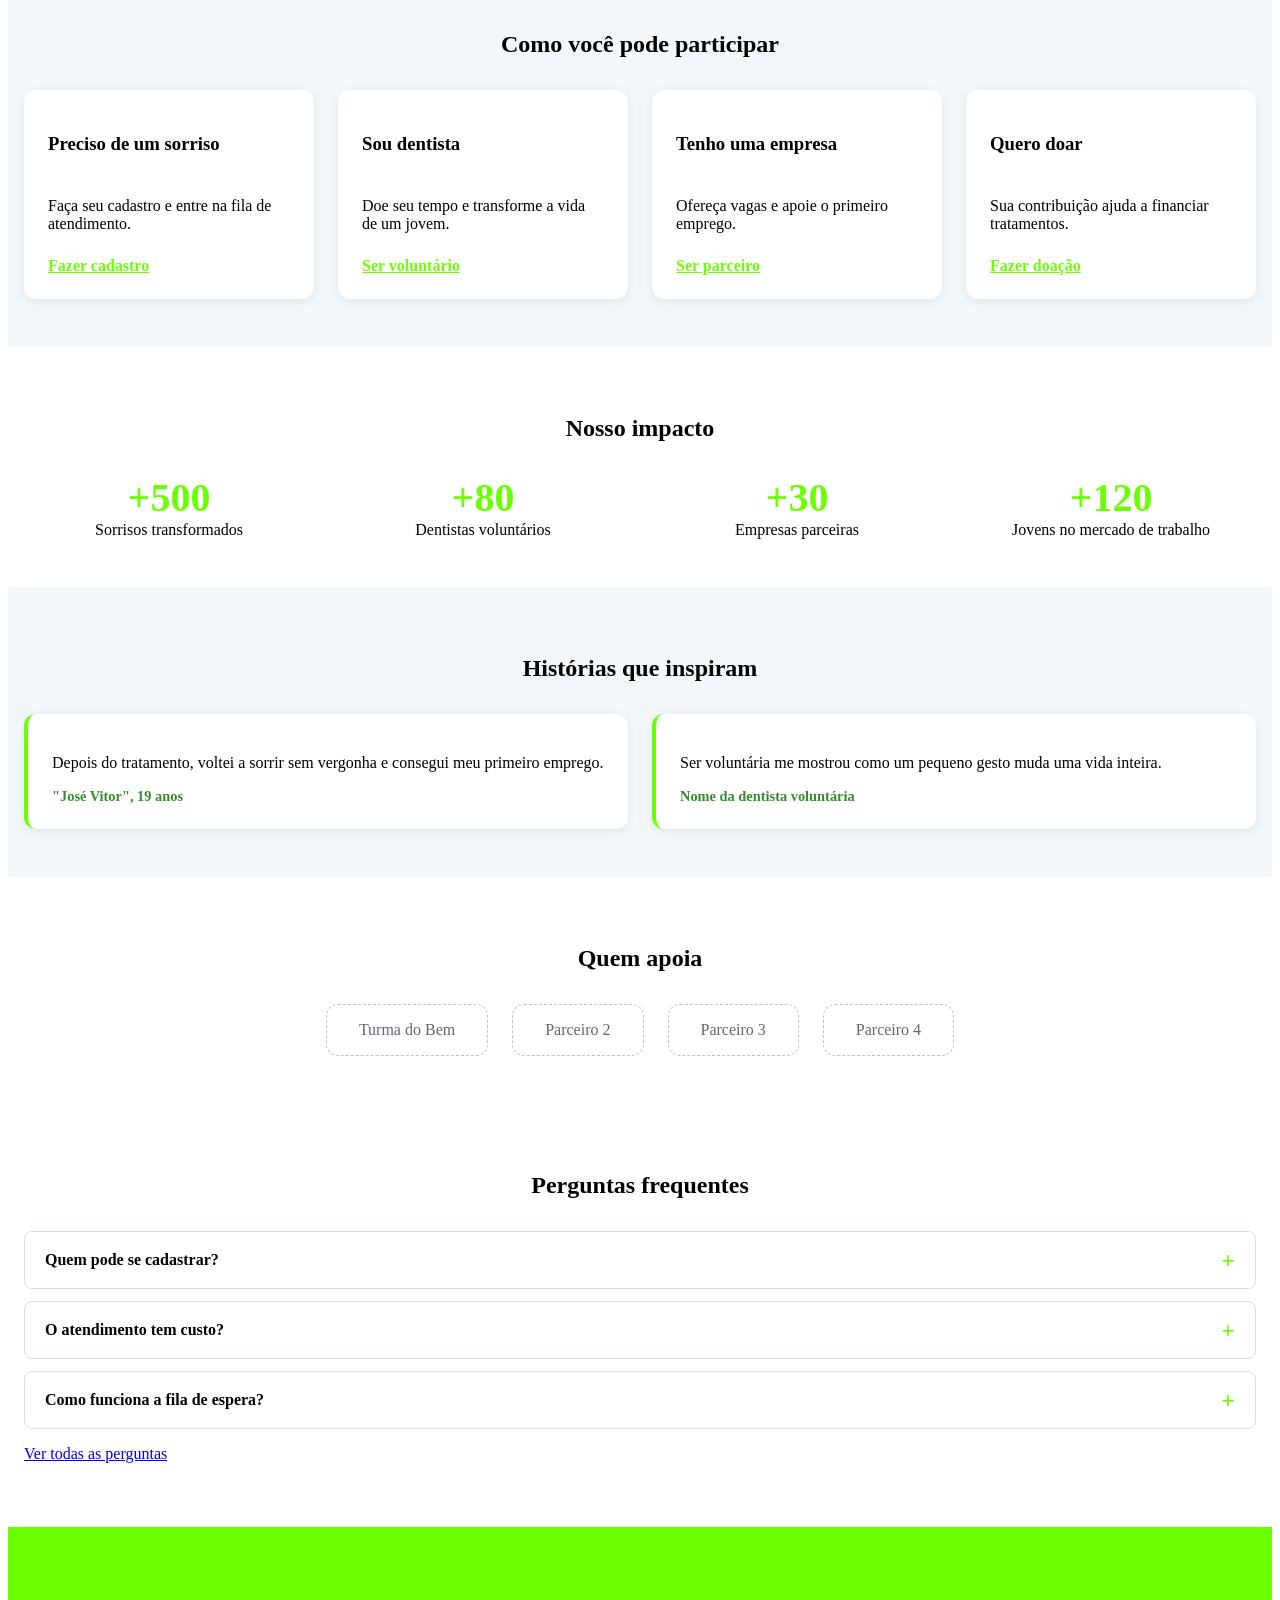
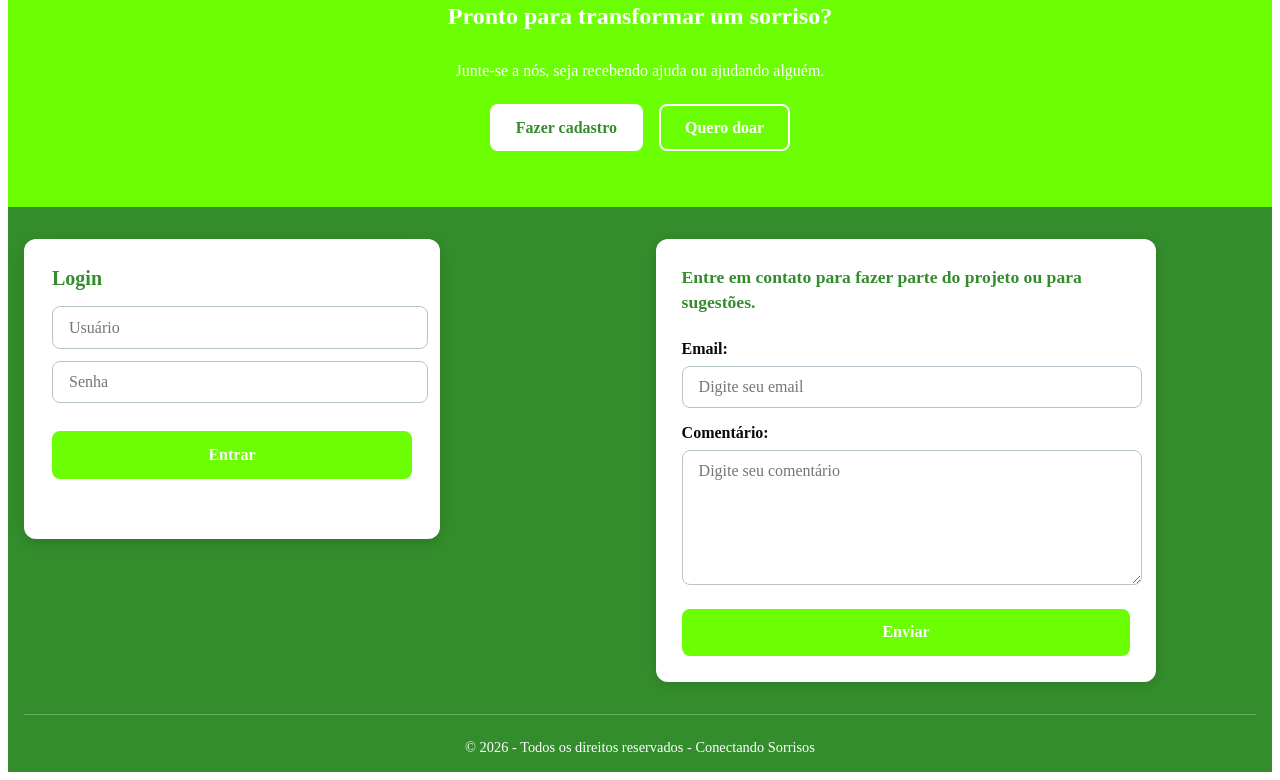
==== commit 1445aed3: "feat: atualização das páginas." ====
--- a/index.html
+++ b/index.html
@@ -16,7 +16,6 @@
             <a class="marca" href="index.html" aria-label="Conectando Sorrisos - Página Inicial">Conectando Sorrisos</a>
 
             <nav aria-label="Navegação Principal">
-              
                 <button id="botao-menu" class="hamburguer" type="button"
                         aria-label="Abrir menu" aria-expanded="false" aria-controls="menu">
                     <span></span>
@@ -39,66 +38,188 @@
     </header>
 
     <main>
-        <section id="Inicio">
-            <section class="hero" aria-labelledby="titulo-pricipal">
+        <!-- HERO -->
+        <div id="inicio">
+            <section class="hero" aria-labelledby="titulo-principal">
                 <div class="container hero-conteudo">
-                    <p class="etiqueta"><strong>Bem-Vindos ao Conectando Sorrisos</strong>.</p>
-                    <h1 id="titulo-pricipal">Um sorriso pode abrir a porta do primeiro emprego.</h1>
+                    <p class="etiqueta"><strong>Bem-vindos ao Conectando Sorrisos</strong></p>
+                    <h1 id="titulo-principal">Um sorriso pode abrir a porta do primeiro emprego.</h1>
                     <p class="hero-texto">
-                        "A plataforma da Turma do Bem que organiza cadastros, prioriza quem mais precisa e conecta dentistas voluntários, empresas e doadores em um só lugar."
+                        A plataforma da Turma do Bem que organiza cadastros, prioriza quem mais precisa e conecta dentistas voluntários, empresas e doadores em um só lugar.
                     </p>
-                    <p class="hero-texto">Nosso projeto tem como o propósito de fazer a intermediação entre doadores, vagas de trabalho e principalmente
+                    <p class="hero-texto">
+                        Nosso projeto tem como propósito fazer a intermediação entre doadores, vagas de trabalho e, principalmente,
                         pessoas que precisam de um sorriso para conseguir uma vida melhor.
                         Acreditamos que um sorriso pode abrir portas e transformar vidas, e estamos aqui para ajudar a tornar isso possível.
                     </p>
+
+                    <div class="hero-botoes">
+                        <a class="botao" href="paginas/cadastro.html">Preciso de ajuda</a>
+                        <a class="botao botao-secundario" href="paginas/doacao.html">Quero ajudar</a>
+                    </div>
                 </div>
             </section>
 
             <article class="cartao">
-                <img src="img/hero-atendimento.jpg" alt="Um menino jovem sentado em uma cadeira odontológica azul, sorrindo amplamente enquanto uma dentista feminina de jaleco branco e máscara facial fica ao lado dele, sorrindo de volta. Eles estão em um consultório odontológico iluminado com uma grande janela, plantas, ferramentas dentárias e uma pia ao fundo. Na parede há texto grande em letras brancas que diz Sorrisos que transformam, Saúde, oportunidade, futuro, e no jaleco da dentista aparece a palavra VOLUNTÁRIA. A imagem transmite acolhimento, confiança e esperança." width="100%" height="100%" />
+                <img class="imagem-hero" src="img/hero-atendimento.jpg" alt="Um menino jovem sentado em uma cadeira odontológica azul, sorrindo amplamente enquanto uma dentista feminina de jaleco branco e máscara facial fica ao lado dele, sorrindo de volta. Eles estão em um consultório odontológico iluminado com uma grande janela, plantas, ferramentas dentárias e uma pia ao fundo. Na parede há texto grande em letras brancas que diz Sorrisos que transformam, Saúde, oportunidade, futuro, e no jaleco da dentista aparece a palavra VOLUNTÁRIA. A imagem transmite acolhimento, confiança e esperança.">
             </article>
+        </div>
+
+        <!-- COMO FUNCIONA -->
+        <section class="secao container" aria-labelledby="titulo-como-funciona">
+            <h2 id="titulo-como-funciona">Como funciona</h2>
+            <ol class="passos">
+                <li>
+                    <span class="passo-numero">1</span>
+                    <h3>Cadastro</h3>
+                    <p>Preencha seus dados em poucos minutos.</p>
+                </li>
+                <li>
+                    <span class="passo-numero">2</span>
+                    <h3>Avaliação</h3>
+                    <p>Priorizamos quem mais precisa e organizamos a fila de espera.</p>
+                </li>
+                <li>
+                    <span class="passo-numero">3</span>
+                    <h3>Atendimento</h3>
+                    <p>Um dentista voluntário cuida do seu sorriso.</p>
+                </li>
+            </ol>
+        </section>
+
+        <!-- QUEM PODE PARTICIPAR -->
+        <section class="secao secao-destaque" aria-labelledby="titulo-participar">
+            <div class="container">
+                <h2 id="titulo-participar">Como você pode participar</h2>
+                <div class="grade-cards">
+                    <article class="card">
+                        <h3>Preciso de um sorriso</h3>
+                        <p>Faça seu cadastro e entre na fila de atendimento.</p>
+                        <a href="paginas/cadastro.html">Fazer cadastro</a>
+                    </article>
+                    <article class="card">
+                        <h3>Sou dentista</h3>
+                        <p>Doe seu tempo e transforme a vida de um jovem.</p>
+                        <a href="paginas/contato.html">Ser voluntário</a>
+                    </article>
+                    <article class="card">
+                        <h3>Tenho uma empresa</h3>
+                        <p>Ofereça vagas e apoie o primeiro emprego.</p>
+                        <a href="paginas/contato.html">Ser parceiro</a>
+                    </article>
+                    <article class="card">
+                        <h3>Quero doar</h3>
+                        <p>Sua contribuição ajuda a financiar tratamentos.</p>
+                        <a href="paginas/doacao.html">Fazer doação</a>
+                    </article>
+                </div>
+            </div>
+        </section>
+
+        <!-- NÚMEROS -->
+        <section class="secao container" aria-labelledby="titulo-numeros">
+            <h2 id="titulo-numeros">Nosso impacto</h2>
+            <ul class="numeros">
+                <li><strong>+500</strong><span>Sorrisos transformados</span></li>
+                <li><strong>+80</strong><span>Dentistas voluntários</span></li>
+                <li><strong>+30</strong><span>Empresas parceiras</span></li>
+                <li><strong>+120</strong><span>Jovens no mercado de trabalho</span></li>
+            </ul>
+        </section>
+
+        <!-- DEPOIMENTOS -->
+        <section class="secao secao-destaque" aria-labelledby="titulo-depoimentos">
+            <div class="container">
+                <h2 id="titulo-depoimentos">Histórias que inspiram</h2>
+                <div class="grade-cards">
+                    <blockquote class="depoimento">
+                        <p>Depois do tratamento, voltei a sorrir sem vergonha e consegui meu primeiro emprego.</p>
+                        <footer>"José Vitor", 19 anos</footer>
+                    </blockquote>
+                    <blockquote class="depoimento">
+                        <p>Ser voluntária me mostrou como um pequeno gesto muda uma vida inteira.</p>
+                        <footer>Nome da dentista voluntária</footer>
+                    </blockquote>
+                </div>
+            </div>
+        </section>
+
+        <!-- PARCEIROS -->
+        <section class="secao container" aria-labelledby="titulo-parceiros">
+            <h2 id="titulo-parceiros">Quem apoia</h2>
+            <ul class="parceiros">
+                <li>Turma do Bem</li>
+                <li>Parceiro 2</li>
+                <li>Parceiro 3</li>
+                <li>Parceiro 4</li>
+            </ul>
+        </section>
+
+        <!-- FAQ RESUMIDO -->
+        <section class="secao container" aria-labelledby="titulo-faq">
+            <h2 id="titulo-faq">Perguntas frequentes</h2>
+            <details class="faq-item">
+                <summary>Quem pode se cadastrar?</summary>
+                <p>Jovens que precisam de tratamento odontológico e atendem aos critérios do projeto.</p>
+            </details>
+            <details class="faq-item">
+                <summary>O atendimento tem custo?</summary>
+                <p>Não. Os tratamentos são feitos por dentistas voluntários.</p>
+            </details>
+            <details class="faq-item">
+                <summary>Como funciona a fila de espera?</summary>
+                <p>Priorizamos quem mais precisa, de acordo com a avaliação do cadastro.</p>
+            </details>
+            <p><a href="paginas/faq.html">Ver todas as perguntas</a></p>
+        </section>
+
+        <!-- CHAMADA FINAL -->
+        <section class="chamada-final" aria-labelledby="titulo-chamada">
+            <div class="container">
+                <h2 id="titulo-chamada">Pronto para transformar um sorriso?</h2>
+                <p>Junte-se a nós, seja recebendo ajuda ou ajudando alguém.</p>
+                <div class="hero-botoes">
+                    <a class="botao botao-claro" href="paginas/cadastro.html">Fazer cadastro</a>
+                    <a class="botao botao-contorno-claro" href="paginas/doacao.html">Quero doar</a>
+                </div>
+            </div>
         </section>
     </main>
 
-
-    <footer>
-        <div class="caixa-login">
-            <h2>Login</h2>
-
-            <input type="text" id="usuario" placeholder="Usuário">
-            <input type="password" id="senha" placeholder="Senha">
-
-            <button onclick="fazerLogin()">Entrar</button>
-
-            <p id="mensagem"></p>
-        </div>
-    </footer>
-        
-
-
-    <footer>
-        <div>
-            <form>
+    <!-- RODAPÉ ÚNICO (login + contato + copyright) -->
+    <footer class="rodape">
+        <div class="container rodape-grade">
+            <div class="caixa-login">
+                <h2>Login</h2>
+
+                <label for="usuario" class="somente-leitor">Usuário</label>
+                <input type="text" id="usuario" placeholder="Usuário" autocomplete="username">
+
+                <label for="senha" class="somente-leitor">Senha</label>
+                <input type="password" id="senha" placeholder="Senha" autocomplete="current-password">
+
+                <button type="button" onclick="fazerLogin()">Entrar</button>
+
+                <p id="mensagem" role="status"></p>
+            </div>
+
+            <form action="#" method="post">
                 <fieldset>
                     <legend>Entre em contato para fazer parte do projeto ou para sugestões.</legend>
 
                     <label for="email">Email:</label>
-                    <input type="email" name="email" id="email" placeholder="Digite seu email">
+                    <input type="email" name="email" id="email" placeholder="Digite seu email" required>
 
                     <label for="comentario">Comentário:</label>
-                    <textarea
-                        name="comentario"
-                        id="comentario"
-                        placeholder="Digite seu comentário"
-                    ></textarea>
+                    <textarea name="comentario" id="comentario" placeholder="Digite seu comentário" required></textarea>
 
                     <input type="submit" name="enviar" value="Enviar">
                 </fieldset>
             </form>
         </div>
-        <p>&copy; 2026 - Todos os direitos reservados - Conectando Sorrisos</p>
+
+        <p class="copyright">&copy; 2026 - Todos os direitos reservados - Conectando Sorrisos</p>
     </footer>
-
 
 </body>
 </html>
--- a/css/style.css
+++ b/css/style.css
@@ -1,279 +1,1027 @@
-* {
-  box-sizing: border-box;
-  margin: 0;
-  padding: 0;
-}
-
-
+/* CORES PRINCIPAIS */
 :root {
-  /* CORES DE BASE */
-  --cor-fundo: #f4f7fb;
-  --cor-superficie: #ffffff;
-  --cor-texto: #1a1a1a;
-  --cor-texto-suave: #4a5568;
-  --cor-borda: #d8e2ee;
-
-  /* IDENTIDADE VISUAL */
-  --cor-primaria: #7dff04;
-  --cor-primaria-escura: #2e7d00;
-
-  /* CORES DE ERROS E SUCESSOS*/
-  --cor-erro: #ec1405;
-  --cor-sucesso: #026c1f;
-
-  /* MENU */
-  --menu-fundo: #fbf8f8;
-  --menu-texto: #7dff04;
-
-  /* ESPAÇAMENTO */             
-  --espaco-s: 0.5rem;
-  --espaco-m: 1rem;
-  --espaco-g: 2rem;
-}
-
-html {
-  font-size: 100%;
-  scroll-behavior: smooth;
-}
-
-body {
-  font-family: system-ui, -apple-system, "Segoe UI", Roboto, sans-serif;
-  line-height: 1.6;
-  color: var(--cor-texto);
-  background-color: var(--cor-fundo);
-}
-
-
-header {
-  position: sticky;
-  top: 0;
-  z-index: 100;
-  background-color: var(--menu-fundo);
-  box-shadow: 0 2px 8px rgba(0, 0, 0, 0.15);
-}
-
-.cabecalho-conteudo {
-  display: flex;
-  align-items: center;
-  justify-content: space-between;
-  flex-wrap: wrap;
-  gap: var(--espaco-m);
-  max-width: 1100px;
-  margin: 0 auto;
-  padding: 0 var(--espaco-m);
-}
-
-.marca {
-  color: var(--menu-texto);
-  font-size: 1.3rem;
-  font-weight: bold;
-  text-decoration: none;
-  padding: 15px 0;
-}
-
-/* LINKS DO MENU */
-nav ul {
-  display: flex;
-  gap: var(--espaco-m);
-  list-style: none;
-}
-
-nav a {
-  color: var(--menu-texto);
-  text-decoration: none;
-  padding: var(--espaco-s) var(--espaco-m);
-  border-radius: 6px;
-  transition: background-color 0.2s, color 0.2s;
-}
-
-nav a:hover,
-nav a:focus-visible {
-  background-color: var(--menu-texto);
-  color: var(--menu-fundo);
-}
-
-.card,
+    --cor-principal: #6cff03;
+    --cor-principal-escura: #0c7703d5;
+    --cor-fundo-suave: #f1f7fb;
+    --cor-texto: #080b0f;
+    --raio: 12px;
+}
+
+/* IMAGEM DO HERO */
+.imagem-hero {
+    display: block;
+    width: 100%;
+    max-width: 100%;
+    height: auto;
+    border-radius: var(--raio);
+}
+
+/* BOTÕES */
+.hero-botoes {
+    display: flex;
+    gap: 1rem;
+    flex-wrap: wrap;
+    margin-top: 1.5rem;
+}
+
+.botao {
+    display: inline-block;
+    padding: .8rem 1.5rem;
+    border-radius: 8px;
+    background: var(--cor-principal);
+    color: #fff;
+    border: 2px solid var(--cor-principal);
+    text-decoration: none;
+    font-weight: 600;
+    transition: background .2s, color .2s;
+}
+
+.botao:hover,
+.botao:focus-visible {
+    background: var(--cor-principal-escura);
+    border-color: var(--cor-principal-escura);
+}
+
+.botao-secundario {
+    background: transparent;
+    color: var(--cor-principal);
+}
+
+.botao-secundario:hover,
+.botao-secundario:focus-visible {
+    color: #fff;
+}
+
+/* SEÇÕES */
+.secao {
+    padding: 3rem 1rem;
+}
+
+.secao h2,
+.chamada-final h2 {
+    text-align: center;
+    margin-bottom: 2rem;
+}
+
+.secao-destaque {
+    background: var(--cor-fundo-suave);
+}
+
+/* FUNCIONAMENTO */
+.passos {
+    display: grid;
+    grid-template-columns: repeat(auto-fit, minmax(220px, 1fr));
+    gap: 1.5rem;
+    list-style: none;
+    padding: 0;
+    margin: 0;
+}
+
+.passos li {
+    padding: 1.5rem;
+    border-radius: var(--raio);
+    background: var(--cor-fundo-suave);
+    text-align: center;
+}
+
+.passo-numero {
+    display: inline-flex;
+    align-items: center;
+    justify-content: center;
+    width: 2.5rem;
+    height: 2.5rem;
+    margin-bottom: .75rem;
+    border-radius: 50%;
+    background: var(--cor-principal);
+    color: #fff;
+    font-weight: 700;
+}
+
+/* CARDS */
+.grade-cards {
+    display: grid;
+    grid-template-columns: repeat(auto-fit, minmax(230px, 1fr));
+    gap: 1.5rem;
+}
+
+.card {
+    display: flex;
+    flex-direction: column;
+    gap: .5rem;
+    padding: 1.5rem;
+    border-radius: var(--raio);
+    background: #fff;
+    box-shadow: 0 2px 8px rgba(0, 0, 0, .08);
+}
+
+.card a {
+    margin-top: auto;
+    color: var(--cor-principal);
+    font-weight: 600;
+}
+
+/*NÚMEROS */
+.numeros {
+    display: grid;
+    grid-template-columns: repeat(auto-fit, minmax(180px, 1fr));
+    gap: 1.5rem;
+    list-style: none;
+    padding: 0;
+    margin: 0;
+    text-align: center;
+}
+
+.numeros strong {
+    display: block;
+    font-size: 2.5rem;
+    color: var(--cor-principal);
+}
+
+/* DEPOIMENTOS */
+.depoimento {
+    margin: 0;
+    padding: 1.5rem;
+    border-left: 4px solid var(--cor-principal);
+    border-radius: var(--raio);
+    background: #fff;
+    box-shadow: 0 2px 8px rgba(0, 0, 0, .08);
+}
+
+.depoimento footer {
+    margin-top: .75rem;
+    font-size: .9rem;
+    font-weight: 600;
+    color: var(--cor-principal-escura);
+}
+
+/* PARCERIAS */
+.parceiros {
+    display: flex;
+    flex-wrap: wrap;
+    justify-content: center;
+    gap: 1.5rem;
+    list-style: none;
+    padding: 0;
+    margin: 0;
+}
+
+.parceiros li {
+    padding: 1rem 2rem;
+    border: 1px dashed #b8c4cc;
+    border-radius: var(--raio);
+    color: #667;
+}
+
+/* FAQ  */
+.faq-item {
+    margin-bottom: .75rem;
+    padding: 1rem 1.25rem;
+    border: 1px solid #d5e1e8;
+    border-radius: 8px;
+}
+
+.faq-item summary {
+    cursor: pointer;
+    font-weight: 600;
+}
+
+.faq-item p {
+    margin: .75rem 0 0;
+}
+
+/*CHAMADA FINAL */
+.chamada-final {
+    padding: 3.5rem 1rem;
+    background: var(--cor-principal);
+    color: #fff;
+    text-align: center;
+}
+
+.chamada-final .hero-botoes {
+    justify-content: center;
+}
+
+.botao-claro {
+    background: #fff;
+    color: var(--cor-principal-escura);
+    border-color: #fff;
+}
+
+.botao-claro:hover,
+.botao-claro:focus-visible {
+    background: var(--cor-fundo-suave);
+    color: var(--cor-principal-escura);
+    border-color: var(--cor-fundo-suave);
+}
+
+.botao-contorno-claro {
+    background: transparent;
+    color: #fff;
+    border-color: #fff;
+}
+
+.botao-contorno-claro:hover,
+.botao-contorno-claro:focus-visible {
+    background: #fff;
+    color: var(--cor-principal-escura);
+}
+
+/* RODAPÉ DA PÁGINA */
+.rodape-grade {
+    display: grid;
+    grid-template-columns: repeat(auto-fit, minmax(280px, 1fr));
+    gap: 2rem;
+    align-items: start;
+}
+
+.rodape .copyright {
+    margin-top: 2rem;
+    text-align: center;
+}
+
+/* TEXTO APENAS PARA LEITORES */
+.somente-leitor {
+    position: absolute;
+    width: 1px;
+    height: 1px;
+    overflow: hidden;
+    clip: rect(0, 0, 0, 0);
+    white-space: nowrap;
+}
+
+/* RESPEITA QUEM PREFERE MENOS MOVIMENTO */
+@media (prefers-reduced-motion: reduce) {
+    .botao { transition: none; }
+}
+
+/* CSS PARA A PÁGINA DOS INTEGRANTES */
+/* ===== Topo das páginas internas (reutilizável) ===== */
+.pagina-topo {
+    padding: 3rem 1rem;
+    background: var(--cor-fundo-suave);
+    text-align: center;
+}
+
+.pagina-topo h1 {
+    margin-bottom: .5rem;
+    color: var(--cor-principal-escura);
+}
+
+.pagina-topo p {
+    max-width: 60ch;
+    margin: 0 auto;
+}
+
+/* ===== Integrantes ===== */
+.grade-integrantes {
+    display: grid;
+    grid-template-columns: repeat(auto-fit, minmax(260px, 1fr));
+    gap: 2rem;
+}
+
 .integrante {
-  background-color: #ffffff;
-  border: 1px solid #7dff04;;
-  border-radius: 8px;
-  padding: 1.25em;
-  margin-bottom: 1.5rem;
-}
-
-.card img {
-  height: 240px;
-  object-fit:cover
-}
-
-.integrante {
-  text-align: center;
-}
-
-.integrante img {
-  width: 150px;
-  height: 150px;
-  object-fit: cover;
-  border-radius: 50%;
-  margin: 0 auto 1rem;
+    display: flex;
+    flex-direction: column;
+    align-items: center;
+    padding: 2rem 1.5rem;
+    border-top: 4px solid var(--cor-principal);
+    border-radius: var(--raio);
+    background: #fff;
+    box-shadow: 0 2px 8px rgba(0, 0, 0, .08);
+    text-align: center;
+    transition: transform .2s, box-shadow .2s;
+}
+
+.integrante:hover {
+    transform: translateY(-4px);
+    box-shadow: 0 8px 20px rgba(0, 0, 0, .12);
+}
+
+.foto-integrante img {
+    display: block;
+    width: 160px;
+    height: 160px;
+    margin-bottom: 1rem;
+    border: 4px solid var(--cor-fundo-suave);
+    border-radius: 50%;
+    object-fit: cover;
+}
+
+.integrante h2 {
+    margin: 0 0 .75rem;
+    font-size: 1.15rem;
+    line-height: 1.3;
+    color: var(--cor-principal-escura);
+}
+
+/* RM e Turma como "etiquetas" */
+.dados-integrante {
+    display: flex;
+    flex-wrap: wrap;
+    justify-content: center;
+    gap: .5rem;
+    margin: 0 0 1.25rem;
+    padding: 0;
+    list-style: none;
+}
+
+.dados-integrante li {
+    padding: .25rem .75rem;
+    border-radius: 999px;
+    background: var(--cor-fundo-suave);
+    font-size: .85rem;
+}
+
+/*LINKS FINAIS ALINHADOS COMO CARTÕES */
+.links-integrante {
+    display: flex;
+    gap: .75rem;
+    margin: auto 0 0;
+    padding: 0;
+    list-style: none;
+}
+
+.links-integrante a {
+    display: inline-block;
+    padding: .4rem 1rem;
+    border: 1px solid var(--cor-principal);
+    border-radius: 999px;
+    color: var(--cor-principal);
+    font-size: .9rem;
+    font-weight: 600;
+    text-decoration: none;
+    transition: background .2s, color .2s;
+}
+
+.links-integrante a:hover,
+.links-integrante a:focus-visible {
+    background: var(--cor-principal);
+    color: #fff;
+}
+
+@media (prefers-reduced-motion: reduce) {
+    .integrante,
+    .links-integrante a { transition: none; }
+    .integrante:hover { transform: none; }
+}
+
+/* CSS PARA A PÁGINA DE FILA DE ESPERA */
+/* CRITÉRIOS DE PRIORIDADE  */
+.criterios {
+    display: grid;
+    grid-template-columns: repeat(auto-fit, minmax(220px, 1fr));
+    gap: 1.5rem;
+    margin: 0;
+    padding: 0;
+    list-style: none;
+}
+
+.criterios li {
+    padding: 1.5rem;
+    border-top: 4px solid var(--cor-principal);
+    border-radius: var(--raio);
+    background: #fff;
+    box-shadow: 0 2px 8px rgba(0, 0, 0, .08);
+    text-align: center;
+}
+
+.criterios h3 {
+    margin: 0 0 .5rem;
+    color: var(--cor-principal-escura);
+}
+
+.criterios p {
+    margin: 0;
+}
+
+/* TABELA DE FILA */
+/* Obs: Em telas pequenas a tabela rola dentro da caixa, sem quebrar a página */
+.tabela-rolagem {
+    overflow-x: auto;
+    border-radius: var(--raio);
+    box-shadow: 0 2px 8px rgba(0, 0, 0, .08);
+}
+
+.tabela-fila {
+    width: 100%;
+    min-width: 560px;
+    border-collapse: collapse;
+    background: #fff;
+}
+
+.tabela-fila caption {
+    padding: .75rem 1rem;
+    background: #fff;
+    font-size: .9rem;
+    font-style: italic;
+    text-align: left;
+    color: #556;
+}
+
+.tabela-fila th,
+.tabela-fila td {
+    padding: .9rem 1rem;
+    text-align: left;
+}
+
+.tabela-fila thead th {
+    background: var(--cor-principal);
+    color: #fff;
+}
+
+.tabela-fila tbody tr:nth-child(even) {
+    background: var(--cor-fundo-suave);
+}
+
+.tabela-fila tbody tr:hover {
+    background: #e2eef6;
+}
+
+/* PRIORIDADES */
+.prioridade {
+    display: inline-block;
+    min-width: 4.5rem;
+    padding: .25rem .75rem;
+    border-radius: 999px;
+    font-size: .85rem;
+    font-weight: 700;
+    text-align: center;
+}
+
+.prioridade-alta  { background: #fde2e2; color: #9b1c1c; }
+.prioridade-media { background: #fff1cc; color: #7a5200; }
+.prioridade-baixa { background: #dcf3e3; color: #1d6b3a; }
+
+/* PARA A PÁGINA FAQ */
+/* ===== FAQ ===== */
+.faq-pagina {
+    max-width: 820px;
+}
+
+.faq-grupo {
+    margin-bottom: 2.5rem;
+}
+
+.faq-grupo h2 {
+    margin-bottom: 1rem;
+    padding-left: .75rem;
+    border-left: 4px solid var(--cor-principal);
+    text-align: left;
+    font-size: 1.4rem;
+    color: var(--cor-principal-escura);
+}
+
+
+.faq-item {
+    background: #fff;
+    transition: border-color .2s, box-shadow .2s;
+}
+
+.faq-item summary {
+    display: flex;
+    align-items: center;
+    justify-content: space-between;
+    gap: 1rem;
+    list-style: none;
+}
+
+.faq-item summary::-webkit-details-marker {
+    display: none;
+}
+
+.faq-item summary::after {
+    content: "+";
+    flex-shrink: 0;
+    font-size: 1.5rem;
+    line-height: 1;
+    color: var(--cor-principal);
+}
+
+.faq-item[open] {
+    border-color: var(--cor-principal);
+    box-shadow: 0 2px 8px rgba(0, 0, 0, .08);
+}
+
+.faq-item[open] summary::after {
+    content: "\2212"; 
+}
+
+.faq-item summary:focus-visible {
+    outline: 3px solid var(--cor-principal);
+    outline-offset: 4px;
+    border-radius: 4px;
+}
+
+@media (prefers-reduced-motion: reduce) {
+    .faq-item { transition: none; }
+}
+
+/* FORMAS DE DOAÇÃO */
+.formas-doacao {
+    display: flex;
+    flex-wrap: wrap;
+    justify-content: center;
+    gap: 1rem;
+    margin: 0;
+    padding: 0;
+    list-style: none;
+}
+
+.formas-doacao li {
+    padding: .75rem 1.5rem;
+    border: 2px solid var(--cor-principal);
+    border-radius: 999px;
+    background: #fff;
+    color: var(--cor-principal-escura);
+    font-weight: 600;
+}
+
+/* FORMULÁRIO DE DOAÇÃO */
+.form-doacao {
+    max-width: 560px;
+    margin: 0 auto;
+    padding: 2rem;
+    border-radius: var(--raio);
+    background: #fff;
+    box-shadow: 0 2px 8px rgba(0, 0, 0, .08);
+}
+
+.form-doacao fieldset {
+    margin: 0 0 1.5rem;
+    padding: 0;
+    border: 0;
+}
+
+.form-doacao legend {
+    margin-bottom: .75rem;
+    padding: 0;
+    font-weight: 700;
+    color: var(--cor-principal-escura);
+}
+
+.valores {
+    display: grid;
+    grid-template-columns: repeat(auto-fit, minmax(110px, 1fr));
+    gap: .75rem;
+}
+
+.valor-botao {
+    padding: .85rem .5rem;
+    border: 2px solid var(--cor-principal);
+    border-radius: 8px;
+    background: #fff;
+    color: var(--cor-principal);
+    font-size: 1rem;
+    font-weight: 700;
+    cursor: pointer;
+    transition: background .2s, color .2s;
+}
+
+.valor-botao:hover {
+    background: var(--cor-fundo-suave);
+}
+
+/* BOTÃO SELECIONADO */
+.valor-botao[aria-pressed="true"] {
+    background: var(--cor-principal);
+    color: #fff;
+}
+
+.valor-botao:focus-visible,
+.campo-valor input:focus-visible {
+    outline: 3px solid var(--cor-principal-escura);
+    outline-offset: 2px;
+}
+
+.campo-valor {
+    display: flex;
+    flex-direction: column;
+    gap: .4rem;
+    margin-bottom: 1.5rem;
+}
+
+.campo-valor label {
+    font-weight: 600;
+}
+
+.campo-valor input {
+    padding: .75rem 1rem;
+    border: 1px solid #b8c4cc;
+    border-radius: 8px;
+    font-size: 1rem;
+}
+
+.botao-doar {
+    width: 100%;
+    font-size: 1.1rem;
+    cursor: pointer;
+}
+
+.mensagem-doacao {
+    min-height: 1.5rem;
+    margin: 1rem 0 0;
+    text-align: center;
+    font-weight: 600;
+    color: var(--cor-principal-escura);
+}
+
+/* PRIVACIDADE */
+.privacidade {
+    max-width: 760px;
+    margin: 0 auto;
+    padding: 1.5rem 2rem;
+    border-left: 4px solid var(--cor-principal);
+    border-radius: var(--raio);
+    background: var(--cor-fundo-suave);
+}
+
+.privacidade h2 {
+    margin-bottom: .75rem;
+    text-align: left;
+    font-size: 1.25rem;
+}
+
+.privacidade p {
+    margin: 0;
+}
+
+@media (prefers-reduced-motion: reduce) {
+    .valor-botao { transition: none; }
+}
+
+/* TEXTO CORRIDO */
+.texto-largura {
+    max-width: 760px;
+    margin: 0 auto;
+}
+
+.texto-largura h2 {
+    text-align: left;
+}
+
+.texto-largura p {
+    line-height: 1.7;
+}
+
+/* TECNOLOGIAS UTILIZADAS */
+.tecnologias {
+    display: grid;
+    grid-template-columns: repeat(auto-fit, minmax(220px, 1fr));
+    gap: 1.5rem;
+    margin: 0;
+    padding: 0;
+    list-style: none;
+}
+
+.tecnologias li {
+    padding: 1.5rem;
+    border-top: 4px solid var(--cor-principal);
+    border-radius: var(--raio);
+    background: #fff;
+    box-shadow: 0 2px 8px rgba(0, 0, 0, .08);
+}
+
+.tecnologias h3 {
+    margin: 0 0 .5rem;
+    color: var(--cor-principal-escura);
+}
+
+.tecnologias p {
+    margin: 0;
+}
+
+/* ROADMAP - LINHA DO TEMPO */
+.roadmap-intro {
+    max-width: 760px;
+    margin: -1rem auto 2rem;
+    text-align: center;
+}
+
+.roadmap {
+    max-width: 640px;
+    margin: 0 auto;
+    padding: 0;
+    list-style: none;
+    counter-reset: etapa;
+}
+
+.roadmap li {
+    position: relative;
+    margin-left: 1.25rem;
+    padding: 0 0 1.75rem 3.25rem;
+    border-left: 3px solid var(--cor-fundo-suave);
+    counter-increment: etapa;
+}
+
+.roadmap li:last-child {
+    padding-bottom: 0;
+    border-left-color: transparent;
+}
+
+/* PONTO NUMERADO SOBRE A LINHA */
+.roadmap li::before {
+    content: counter(etapa);
+    position: absolute;
+    top: -.25rem;
+    left: -1.25rem;
+    display: flex;
+    align-items: center;
+    justify-content: center;
+    width: 2.25rem;
+    height: 2.25rem;
+    border-radius: 50%;
+    background: var(--cor-principal);
+    color: #fff;
+    font-weight: 700;
+}
+
+/* CONTATO */
+.contato-grade {
+    display: grid;
+    grid-template-columns: repeat(auto-fit, minmax(280px, 1fr));
+    gap: 2rem;
+    align-items: start;
+}
+
+.contato-info h2,
+.form-contato h2 {
+    margin-bottom: 1.25rem;
+    text-align: left;
+    font-size: 1.4rem;
+    color: var(--cor-principal-escura);
+}
+
+.contato-lista {
+    display: grid;
+    gap: 1rem;
+    margin: 0;
+    padding: 0;
+    list-style: none;
+}
+
+.contato-lista li {
+    display: flex;
+    flex-direction: column;
+    gap: .25rem;
+    padding: 1.25rem 1.5rem;
+    border-left: 4px solid var(--cor-principal);
+    border-radius: var(--raio);
+    background: var(--cor-fundo-suave);
+}
+
+.contato-lista strong {
+    font-size: .85rem;
+    text-transform: uppercase;
+    letter-spacing: .05em;
+    color: var(--cor-principal-escura);
+}
+
+.contato-lista a {
+    color: var(--cor-texto);
+    font-weight: 600;
+    word-break: break-word;
+}
+
+.contato-lista a:hover,
+.contato-lista a:focus-visible {
+    color: var(--cor-principal);
 }
 
 /* FORMULÁRIO */
-.formulario {
-  max-width: 600px;
-  margin: var(--espaco-g) auto;
-  padding: var(--espaco-g);
-  background-color: var(--cor-superficie);
-  border: 1px solid var(--cor-borda);
-  border-radius: 12px;
-  box-shadow: 0 4px 12px rgba(0, 0, 0, 0.06);
+.form-contato {
+    padding: 2rem;
+    border-radius: var(--raio);
+    background: #fff;
+    box-shadow: 0 2px 8px rgba(0, 0, 0, .08);
 }
 
 .campo {
-  margin-bottom: var(--espaco-m);
+    display: flex;
+    flex-direction: column;
+    gap: .4rem;
+    margin-bottom: 1.25rem;
 }
 
 .campo label {
-  display: block;
-  margin-bottom: 0.35rem;
-  font-weight: 600;
-  color: var(--cor-texto);
-}
-
-input,
-select,
-textarea {
-  width: 100%;
-  padding: 0.7rem 0.9rem;
-  font: inherit;
-  color: var(--cor-texto);
-  background-color: #fff;
-  border: 1px solid var(--cor-borda);
-  border-radius: 8px;
-  transition: border-color 0.2s, box-shadow 0.2s;
-}
-
-textarea {
-  resize: vertical;
-}
-
-input::placeholder,
-textarea::placeholder {
-  color: #9aa5b1;
-}
-
-input:focus,
-select:focus,
-textarea:focus {
-  outline: none;
-  border-color: var(--cor-primaria-escura);
-  box-shadow: 0 0 0 3px rgba(125, 255, 4, 0.35);
-}
-
-input:user-invalid,
-textarea:user-invalid {
-  border-color: var(--cor-erro);
-}
-
-input:user-valid,
-textarea:user-valid {
-  border-color: var(--cor-sucesso);
-}
-
-input[type="checkbox"],
-input[type="radio"] {
-  width: auto;
-  margin-right: 0.4rem;
-  accent-color: var(--cor-primaria-escura);
-}
-
-.botao {
-  display: inline-block;
-  padding: 0.75rem 1.5rem;
-  font: inherit;
-  font-weight: 700;
-  color: #111;
-  background-color: var(--cor-primaria);
-  border: none;
-  border-radius: 8px;
-  cursor: pointer;
-  transition: background-color 0.2s, transform 0.1s;
-}
-
-.botao:hover {
-  background-color: #6be600;
-}
-
-.botao:active {
-  transform: translateY(1px);
-}
-
-.botao:focus-visible {
-  outline: 3px solid #111;
-  outline-offset: 2px;
-}
-
-.tabela-wrapper {
-  max-width: 100%;
-  overflow-x: auto; /* rolagem lateral no celular */
-  margin: var(--espaco-g) 0;
-  border: 1px solid var(--cor-borda);
-  border-radius: 12px;
-  background-color: var(--cor-superficie);
-}
-
-.tabela {
-  width: 100%;
-  border-collapse: collapse;
-  min-width: 480px;
-}
-
-.tabela caption {
-  padding: var(--espaco-m);
-  font-weight: 700;
-  text-align: left;
-}
-
-.tabela th,
-.tabela td {
-  padding: 0.8rem 1rem;
-  text-align: left;
-  border-bottom: 1px solid var(--cor-borda);
-}
-
-.tabela thead th {
-  background-color: var(--menu-fundo);
-  color: var(--menu-texto);
-  font-weight: 600;
-  white-space: nowrap;
-}
-
-.tabela tbody tr:nth-child(even) {
-  background-color: #f8fafc;
-}
-
-.tabela tbody tr:hover {
-  background-color: rgba(125, 255, 4, 0.15);
-}
-
-.tabela tbody tr:last-child td {
-  border-bottom: none;
-}
-
-.tabela .numero {
-  text-align: right;
-  font-variant-numeric: tabular-nums;
-}
-
-
-/* RESONSIVIDADE */
-@media (max-width: 600px) {
-  .cabecalho-conteudo {
+    font-weight: 600;
+}
+
+.campo input,
+.campo textarea {
+    width: 100%;
+    padding: .75rem 1rem;
+    border: 1px solid #b8c4cc;
+    border-radius: 8px;
+    font: inherit;
+}
+
+.campo textarea {
+    resize: vertical;
+    min-height: 120px;
+}
+
+.campo input:focus-visible,
+.campo textarea:focus-visible {
+    outline: 3px solid var(--cor-principal);
+    outline-offset: 2px;
+}
+
+.botao-enviar {
+    width: 100%;
+    font-size: 1.05rem;
+    cursor: pointer;
+}
+
+.retorno-contato {
+    min-height: 1.5rem;
+    margin: 1rem 0 0;
+    text-align: center;
+    font-weight: 600;
+    color: var(--cor-principal-escura);
+}
+
+/* CADASTRO */
+.form-cadastro {
+    max-width: 600px;
+    margin: 0 auto;
+    padding: 2rem;
+    border-radius: var(--raio);
+    background: #fff;
+    box-shadow: 0 2px 8px rgba(0, 0, 0, .08);
+}
+
+/* PADRONIZAÇÃO VISUAL */
+.campo select {
+    width: 100%;
+    padding: .75rem 1rem;
+    border: 1px solid #b8c4cc;
+    border-radius: 8px;
+    background: #fff;
+    font: inherit;
+}
+
+.campo select:focus-visible {
+    outline: 3px solid var(--cor-principal);
+    outline-offset: 2px;
+}
+
+/* CHECKBOX ALINHADO COM O TEXTO */
+.campo-check {
+    display: flex;
+    align-items: flex-start;
+    gap: .75rem;
+    margin-bottom: 1.25rem;
+}
+
+.campo-check input {
+    flex-shrink: 0;
+    width: 1.25rem;
+    height: 1.25rem;
+    margin-top: .15rem;
+    accent-color: var(--cor-principal);
+}
+
+.campo-check label {
+    line-height: 1.5;
+}
+
+.campo-check input:focus-visible {
+    outline: 3px solid var(--cor-principal);
+    outline-offset: 2px;
+}
+
+/* RODAPÉ DA PÁGINA */
+.rodape {
+    padding: 2rem 1rem 1rem;
+    background: var(--cor-principal-escura);
+    color: #fff;
+}
+
+.rodape .copyright {
+    margin: 2rem 0 0;
+    padding-top: 1.5rem;
+    border-top: 1px solid rgba(255, 255, 255, .25);
+    text-align: center;
+    font-size: .9rem;
+}
+
+/* FORMULÁRIO NO RODAPÉ */
+.rodape form {
+    width: 100%;
+    max-width: 500px;
+}
+
+.rodape fieldset {
+    display: flex;
     flex-direction: column;
-    align-items: flex-start;
-  }
-
-  nav ul {
-    flex-wrap: wrap;
-  }
+    gap: .5rem;
+    margin: 0;
+    padding: 1.60rem;
+    border: 0;
+    border-radius: var(--raio);
+    background: #fff;
+    color: var(--cor-texto);
+    box-shadow: 0 2px 12px rgba(0, 0, 0, .15);
+}
+
+.rodape legend {
+    float: left;               /* LEGENDA NO CARTÃO */
+    width: 100%;
+    margin: 0 0 .60rem;
+    padding: 0;
+    font-size: 1.1rem;
+    font-weight: 700;
+    line-height: 1.4;
+    color: var(--cor-principal-escura);
+}
+
+.rodape legend + * {
+    clear: both;
+}
+
+.rodape label {
+    margin-top: .5rem;
+    font-weight: 600;
+}
+
+.rodape input[type="text"],
+.rodape input[type="email"],
+.rodape input[type="password"],
+.rodape textarea {
+    width: 95%;
+    padding: .70rem 1rem;
+    border: 1px solid #b8c4cc;
+    border-radius: 8px;
+    background: #fff;
+    font: inherit;
+    color: var(--cor-texto);
+}
+
+.rodape textarea {
+    min-height: 110px;
+    resize: vertical;
+}
+
+.rodape input:focus-visible,
+.rodape textarea:focus-visible {
+    outline: 3px solid var(--cor-principal);
+    outline-offset: 2px;
+}
+
+/* BOTÃO DE ENVIO */
+.rodape input[type="submit"],
+.rodape button[type="button"],
+.rodape button[type="submit"] {
+    margin-top: 1rem;
+    padding: .8rem 1.5rem;
+    border: 2px solid var(--cor-principal);
+    border-radius: 8px;
+    background: var(--cor-principal);
+    color: #fff;
+    font: inherit;
+    font-weight: 700;
+    cursor: pointer;
+    transition: background .2s, border-color .2s;
+}
+
+.rodape input[type="submit"]:hover,
+.rodape button[type="button"]:hover,
+.rodape button[type="submit"]:hover,
+.rodape input[type="submit"]:focus-visible,
+.rodape button[type="button"]:focus-visible {
+    background: var(--cor-principal-escura);
+    border-color: var(--cor-principal-escura);
+}
+
+/* CAIXA DE LOGIN */
+.rodape .caixa-login {
+    display: flex;
+    flex-direction: column;
+    gap: .75rem;
+    width: 100%;
+    max-width: 360px;
+    padding: 1.75rem;
+    border-radius: var(--raio);
+    background: #fff;
+    color: var(--cor-texto);
+    box-shadow: 0 4px 14px rgba(0, 0, 0, .15);
+}
+
+.rodape .caixa-login h2 {
+    margin: 0 0 .25rem;
+    font-size: 1.25rem;
+    text-align: left;
+    color: var(--cor-principal-escura);
+}
+
+.rodape .caixa-login p {
+    min-height: 1.25rem;
+    margin: 0;
+    font-size: .9rem;
+    font-weight: 600;
+}
+
+@media (prefers-reduced-motion: reduce) {
+    .rodape input[type="submit"],
+    .rodape button { transition: none; }
 }
